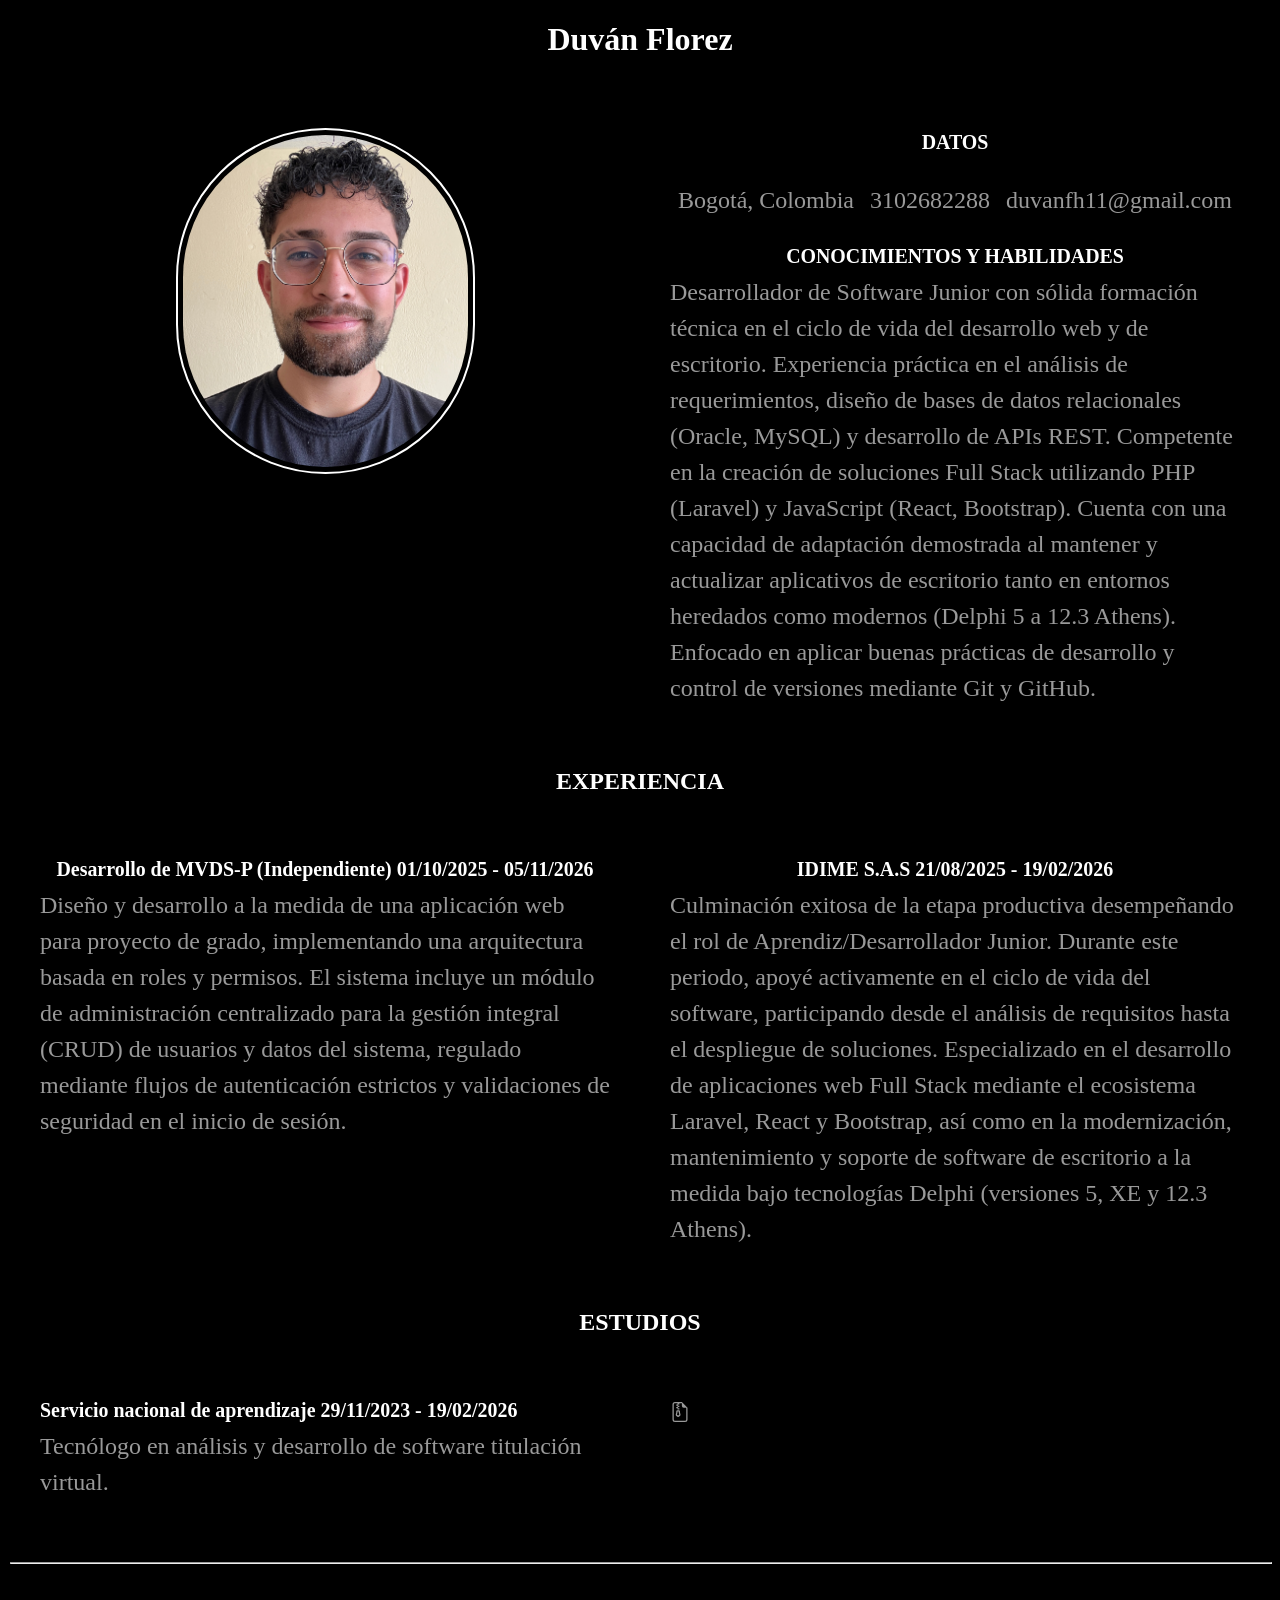
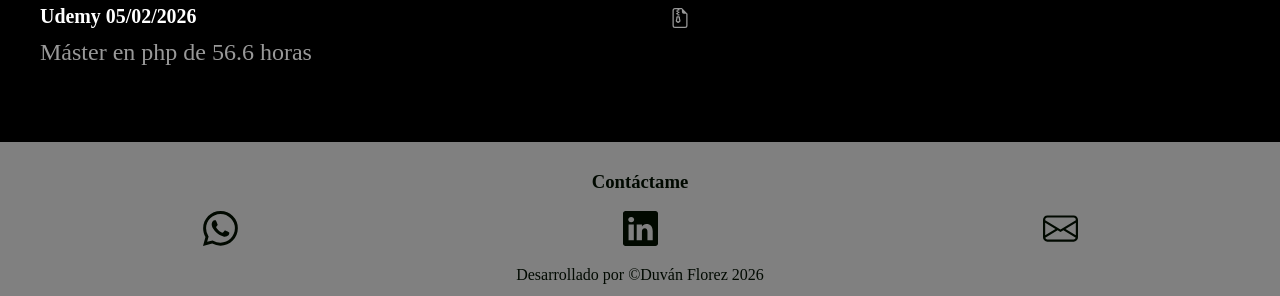
==== index.html @ 33f401df "Ajustes en la imagen" ====
<!DOCTYPE html>
<html lang="en">
<head>
    <meta charset="UTF-8">
    <meta name="viewport" content="width=device-width, initial-scale=1.0">
    <link rel="styleSheet" href="assets/css/style.css"/>
    <link rel="icon" href="assets/img/FotoDuv.JPG" />
    <title>Portafolio Duván Florez</title>
</head>
<body>
    <header>
        <h1 class="titulos">Duván Florez</h1>
    </header>
    <main>
        <div class="seccion">
            <div class="item" id="foto">
                <img src="assets/img/FotoDuv.JPG" class="item" style="border-radius: 500px;border:2px solid white;padding:5px;"/>
            </div>
            <div class="item">
                <h5 class="subtitulos1">DATOS</h5>
                <ul>
                    <li>Bogotá, Colombia</li>
                    <li>3102682288</li>
                    <li>duvanfh11@gmail.com</li>
                </ul>
                <h5 class="subtitulos1">CONOCIMIENTOS Y HABILIDADES</h5>
                <p>
                    Desarrollador de Software Junior con sólida formación técnica en el ciclo de vida del desarrollo web y de escritorio. Experiencia práctica en el análisis de requerimientos, diseño de bases de datos relacionales (Oracle, MySQL) y desarrollo de APIs REST. Competente en la creación de soluciones Full Stack utilizando PHP (Laravel) y JavaScript (React, Bootstrap). Cuenta con una capacidad de adaptación demostrada al mantener y actualizar aplicativos de escritorio tanto en entornos heredados como modernos (Delphi 5 a 12.3 Athens). Enfocado en aplicar buenas prácticas de desarrollo y control de versiones mediante Git y GitHub.
                </p>
            </div>
        </div>


        <h2 class="titulos">EXPERIENCIA</h2>
        <div class="seccion">
            <div class="item">
                <h5 class="subtitulos1">Desarrollo de MVDS-P (Independiente) 01/10/2025 - 05/11/2026</h5>
                <!-- <h5 class="subtitulos1">Contacto : 3118378614</h5> -->
                <p>
                    Diseño y desarrollo a la medida de una aplicación web para proyecto de grado, implementando una arquitectura basada en roles y permisos. El sistema incluye un módulo de administración centralizado para la gestión integral (CRUD) de usuarios y datos del sistema, regulado mediante flujos de autenticación estrictos y validaciones de seguridad en el inicio de sesión.
                </p>
            </div>
            <div class="item">
                <h5 class="subtitulos1">IDIME S.A.S 21/08/2025 - 19/02/2026</h5>
                <!-- <h5 class="subtitulos1">Contacto : 3107677511</h5> -->
                <p>
                    Culminación exitosa de la etapa productiva desempeñando el rol de Aprendiz/Desarrollador Junior. Durante este periodo, apoyé activamente en el ciclo de vida del software, participando desde el análisis de requisitos hasta el despliegue de soluciones. Especializado en el desarrollo de aplicaciones web Full Stack mediante el ecosistema Laravel, React y Bootstrap, así como en la modernización, mantenimiento y soporte de software de escritorio a la medida bajo tecnologías Delphi (versiones 5, XE y 12.3 Athens).
                </p>
            </div>  
        </div>
        

        <h2 class="titulos">ESTUDIOS</h2>
        
        <div class="seccion">
            <div class="item">
                    <h5 class="subtitulos2">Servicio nacional de aprendizaje 29/11/2023 - 19/02/2026</h5>
                    <p>Tecnólogo en análisis y desarrollo de software titulación virtual.</p>
                </a>
            </div>
            <div class="item">
                <a href="assets/img/DiplomaTecnólogo.png" target="_blank" class="certificados">
                    <svg xmlns="http://www.w3.org/2000/svg" class="icons" width="20" height="20" fill="currentColor" class="bi bi-file-earmark-zip" viewBox="0 0 16 16">
                    <path d="M5 7.5a1 1 0 0 1 1-1h1a1 1 0 0 1 1 1v.938l.4 1.599a1 1 0 0 1-.416 1.074l-.93.62a1 1 0 0 1-1.11 0l-.929-.62a1 1 0 0 1-.415-1.074L5 8.438zm2 0H6v.938a1 1 0 0 1-.03.243l-.4 1.598.93.62.929-.62-.4-1.598A1 1 0 0 1 7 8.438z"/>
                    <path d="M14 4.5V14a2 2 0 0 1-2 2H4a2 2 0 0 1-2-2V2a2 2 0 0 1 2-2h5.5zm-3 0A1.5 1.5 0 0 1 9.5 3V1h-2v1h-1v1h1v1h-1v1h1v1H6V5H5V4h1V3H5V2h1V1H4a1 1 0 0 0-1 1v12a1 1 0 0 0 1 1h8a1 1 0 0 0 1-1V4.5z"/>
                    </svg>
                </a>
            </div>
        </div>
        
        <hr />

        <div class="seccion">
            <div class="item">
                    <h5 class="subtitulos2">Udemy 05/02/2026</h5>
                    <p>Máster en php de 56.6 horas</p>
            </div>
            <div class="item">
                <a href="assets/img/CertificadoPhpDuvan.png" target="_blank" class="certificados">
                    <svg xmlns="http://www.w3.org/2000/svg" class="icons" width="20" height="20" fill="currentColor" class="bi bi-file-earmark-zip" viewBox="0 0 16 16">
                    <path d="M5 7.5a1 1 0 0 1 1-1h1a1 1 0 0 1 1 1v.938l.4 1.599a1 1 0 0 1-.416 1.074l-.93.62a1 1 0 0 1-1.11 0l-.929-.62a1 1 0 0 1-.415-1.074L5 8.438zm2 0H6v.938a1 1 0 0 1-.03.243l-.4 1.598.93.62.929-.62-.4-1.598A1 1 0 0 1 7 8.438z"/>
                    <path d="M14 4.5V14a2 2 0 0 1-2 2H4a2 2 0 0 1-2-2V2a2 2 0 0 1 2-2h5.5zm-3 0A1.5 1.5 0 0 1 9.5 3V1h-2v1h-1v1h1v1h-1v1h1v1H6V5H5V4h1V3H5V2h1V1H4a1 1 0 0 0-1 1v12a1 1 0 0 0 1 1h8a1 1 0 0 0 1-1V4.5z"/>
                    </svg>
                </a>
            </div>
        </div>

    </main>
    <footer>
        <h3>Contáctame</h3>
        <ul>
            <li><a href="https://wa.me/573102682288" target="_blank" class="contactos">
                <svg xmlns="http://www.w3.org/2000/svg" class="iconsFooter" width="35" height="35" fill="currentColor" class="bi bi-whatsapp" viewBox="0 0 16 16">
                <path d="M13.601 2.326A7.85 7.85 0 0 0 7.994 0C3.627 0 .068 3.558.064 7.926c0 1.399.366 2.76 1.057 3.965L0 16l4.204-1.102a7.9 7.9 0 0 0 3.79.965h.004c4.368 0 7.926-3.558 7.93-7.93A7.9 7.9 0 0 0 13.6 2.326zM7.994 14.521a6.6 6.6 0 0 1-3.356-.92l-.24-.144-2.494.654.666-2.433-.156-.251a6.56 6.56 0 0 1-1.007-3.505c0-3.626 2.957-6.584 6.591-6.584a6.56 6.56 0 0 1 4.66 1.931 6.56 6.56 0 0 1 1.928 4.66c-.004 3.639-2.961 6.592-6.592 6.592m3.615-4.934c-.197-.099-1.17-.578-1.353-.646-.182-.065-.315-.099-.445.099-.133.197-.513.646-.627.775-.114.133-.232.148-.43.05-.197-.1-.836-.308-1.592-.985-.59-.525-.985-1.175-1.103-1.372-.114-.198-.011-.304.088-.403.087-.088.197-.232.296-.346.1-.114.133-.198.198-.33.065-.134.034-.248-.015-.347-.05-.099-.445-1.076-.612-1.47-.16-.389-.323-.335-.445-.34-.114-.007-.247-.007-.38-.007a.73.73 0 0 0-.529.247c-.182.198-.691.677-.691 1.654s.71 1.916.81 2.049c.098.133 1.394 2.132 3.383 2.992.47.205.84.326 1.129.418.475.152.904.129 1.246.08.38-.058 1.171-.48 1.338-.943.164-.464.164-.86.114-.943-.049-.084-.182-.133-.38-.232"/></svg>
            </a></li>
            <li><a href="https://www.linkedin.com/in/duv%C3%A1n-florez-3348892a3/" target="_blank" class="contactos">
                <svg xmlns="http://www.w3.org/2000/svg" class="iconsFooter" width="35" height="35" fill="currentColor" class="bi bi-linkedin" viewBox="0 0 16 16">
                <path d="M0 1.146C0 .513.526 0 1.175 0h13.65C15.474 0 16 .513 16 1.146v13.708c0 .633-.526 1.146-1.175 1.146H1.175C.526 16 0 15.487 0 14.854zm4.943 12.248V6.169H2.542v7.225zm-1.2-8.212c.837 0 1.358-.554 1.358-1.248-.015-.709-.52-1.248-1.342-1.248S2.4 3.226 2.4 3.934c0 .694.521 1.248 1.327 1.248zm4.908 8.212V9.359c0-.216.016-.432.08-.586.173-.431.568-.878 1.232-.878.869 0 1.216.662 1.216 1.634v3.865h2.401V9.25c0-2.22-1.184-3.252-2.764-3.252-1.274 0-1.845.7-2.165 1.193v.025h-.016l.016-.025V6.169h-2.4c.03.678 0 7.225 0 7.225z"/></svg>
            </a></li>
            <li><a href="mailto:duvanfh11@gmail.com" target="_blank" class="contactos">
                <svg xmlns="http://www.w3.org/2000/svg" class="iconsFooter" width="35" height="35" fill="currentColor" class="bi bi-envelope" viewBox="0 0 16 16">
                <path d="M0 4a2 2 0 0 1 2-2h12a2 2 0 0 1 2 2v8a2 2 0 0 1-2 2H2a2 2 0 0 1-2-2zm2-1a1 1 0 0 0-1 1v.217l7 4.2 7-4.2V4a1 1 0 0 0-1-1zm13 2.383-4.708 2.825L15 11.105zm-.034 6.876-5.64-3.471L8 9.583l-1.326-.795-5.64 3.47A1 1 0 0 0 2 13h12a1 1 0 0 0 .966-.741M1 11.105l4.708-2.897L1 5.383z"/></svg>
            </a></li>
        </ul>
        <p>Desarrollado por &copy;Duván Florez 2026</p>
    </footer>
    <Script src="assets/js/model.js"></Script>
</body>
</html>
---- assets/css/style.css ----
/* GENERALES */
html{
    --main-color:rgb(153, 153, 153);
    --second-color: #ffffff;
}
body{
    margin: 0px;
    height: 100vh;
    display: flex;
    flex-direction: column;
    background-color:black;
    color: var(--main-color);
}
header{
    text-align: center;
}
main{
    flex: 1;
    box-sizing: content-box;
    padding:10px;
}
footer{
    background-color: gray;
    text-align:center;
    color: #010900;
    box-sizing: content-box;
    padding:10px;
}
ul{
    text-decoration: none;
    list-style-type: none;
    display:flex;
    flex-direction:row;
    justify-content: space-around;
    padding:0;
}
p{
    margin-top: 2px;
    margin-bottom: 2px;
}
hr{
    width: 100%;
}
a{
    text-decoration: none;
}
.contactos{
    color:  #010900;
}
.certificados{
    color: var(--main-color);
}
.titulos{
    text-align:center;
    color: var(--second-color);
    margin-bottom: 30px;
}
.subtitulos1{
    color: var(--second-color);
    text-align: center;
    margin: 0px;
}
.subtitulos2{
    color: var(--second-color);
    text-align: left;
    margin:0px;
}
.seccion{
    display:flex;
    flex-direction: row;
    justify-content: space-between;
    margin-bottom: 30px;
}

.item{
    flex:1;
    width: 50%;
    text-align: left;
    font-size: 1.5rem;
    line-height: 1.5;
    box-sizing: content-box;
    padding: 30px;
}
#foto.item{
    text-align:center
}
.icons{
    transition : all 200ms;
}
.iconsFooter{
    transition: all 300ms;
}
.icons:hover{
    width: 22px;
    height: 22px;
    color: #ffffff;
}
.iconsFooter:hover{
    color: #545454
}


@media(max-width:1024px){
    .seccion{
        flex-direction:column;
        align-items: center;
    }
    .item{
        text-align:center;
    }
    ul{
        flex-direction: column;
    }
}
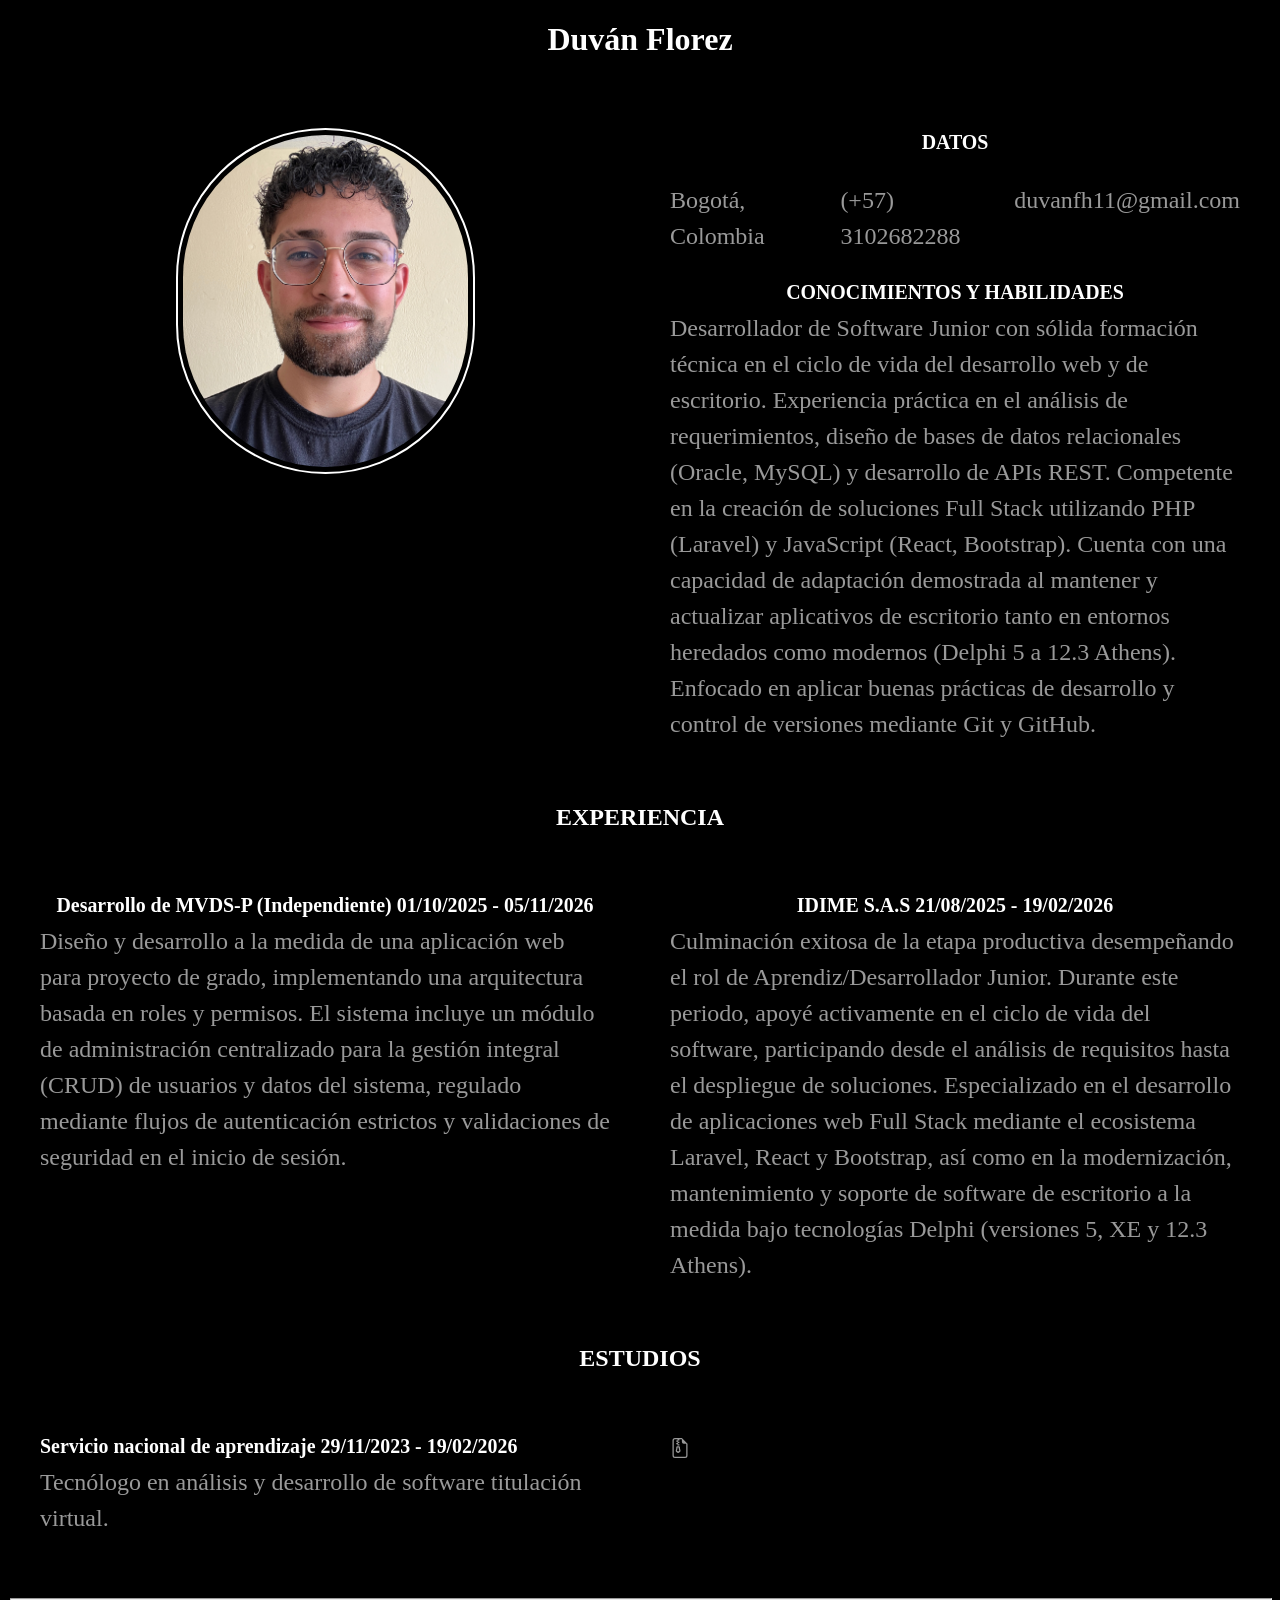
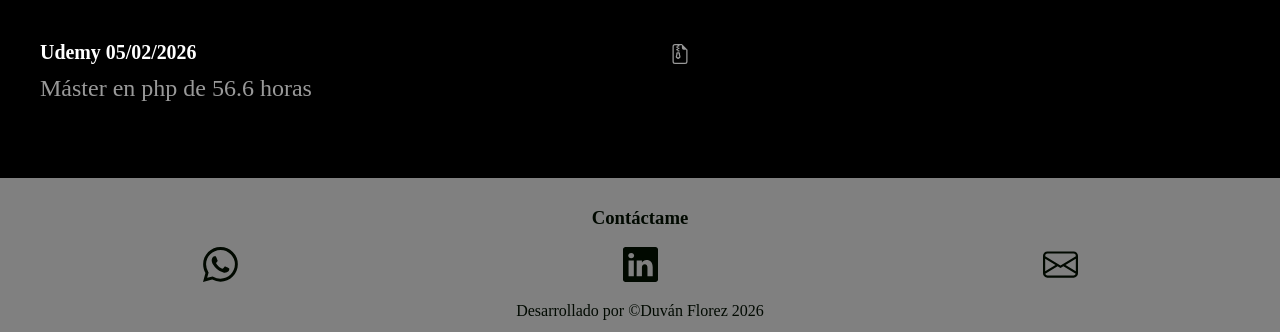
==== commit 35d27d3e: "Se hace corrección en número de telefono" ====
--- a/index.html
+++ b/index.html
@@ -20,7 +20,7 @@
                 <h5 class="subtitulos1">DATOS</h5>
                 <ul>
                     <li>Bogotá, Colombia</li>
-                    <li>3102682288</li>
+                    <li>(+57) 3102682288</li>
                     <li>duvanfh11@gmail.com</li>
                 </ul>
                 <h5 class="subtitulos1">CONOCIMIENTOS Y HABILIDADES</h5>
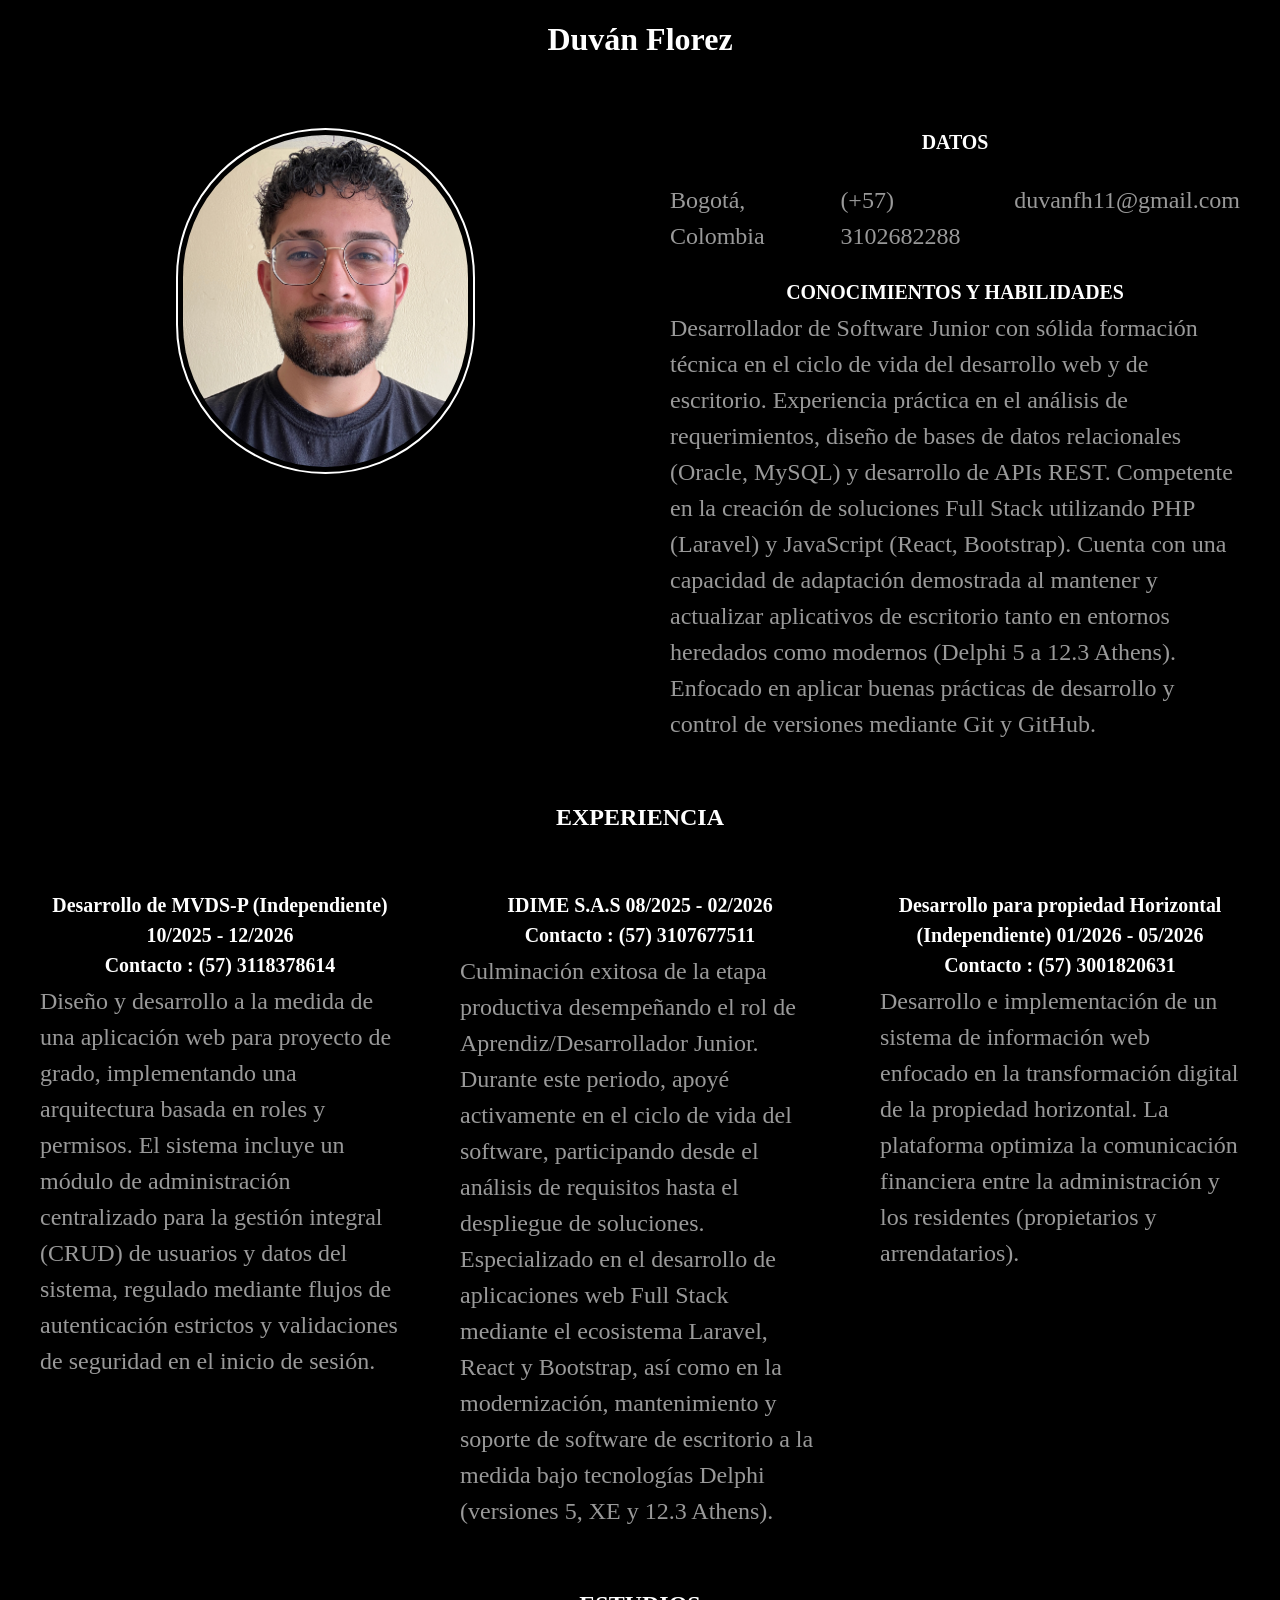
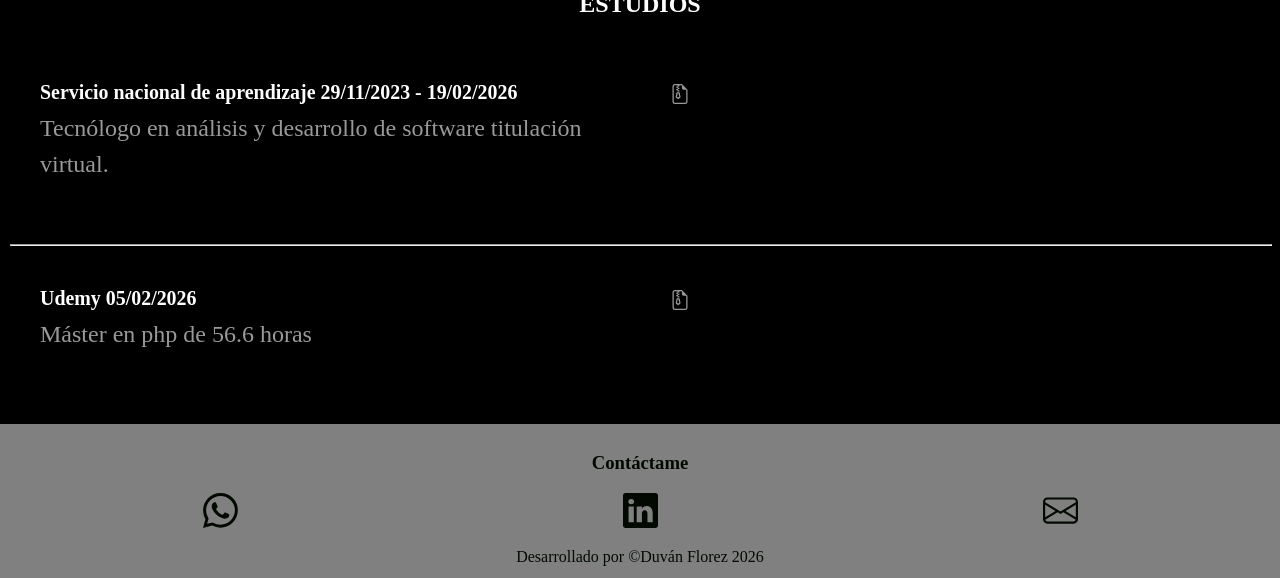
==== commit a17fee18: "Se agrega experiencia laboral" ====
--- a/index.html
+++ b/index.html
@@ -1,12 +1,14 @@
 <!DOCTYPE html>
 <html lang="en">
+
 <head>
     <meta charset="UTF-8">
     <meta name="viewport" content="width=device-width, initial-scale=1.0">
-    <link rel="styleSheet" href="assets/css/style.css"/>
+    <link rel="styleSheet" href="assets/css/style.css" />
     <link rel="icon" href="assets/img/FotoDuv.JPG" />
     <title>Portafolio Duván Florez</title>
 </head>
+
 <body>
     <header>
         <h1 class="titulos">Duván Florez</h1>
@@ -14,7 +16,8 @@
     <main>
         <div class="seccion">
             <div class="item" id="foto">
-                <img src="assets/img/FotoDuv.JPG" class="item" style="border-radius: 500px;border:2px solid white;padding:5px;"/>
+                <img src="assets/img/FotoDuv.JPG" class="item"
+                    style="border-radius: 500px;border:2px solid white;padding:5px;" />
             </div>
             <div class="item">
                 <h5 class="subtitulos1">DATOS</h5>
@@ -25,7 +28,13 @@
                 </ul>
                 <h5 class="subtitulos1">CONOCIMIENTOS Y HABILIDADES</h5>
                 <p>
-                    Desarrollador de Software Junior con sólida formación técnica en el ciclo de vida del desarrollo web y de escritorio. Experiencia práctica en el análisis de requerimientos, diseño de bases de datos relacionales (Oracle, MySQL) y desarrollo de APIs REST. Competente en la creación de soluciones Full Stack utilizando PHP (Laravel) y JavaScript (React, Bootstrap). Cuenta con una capacidad de adaptación demostrada al mantener y actualizar aplicativos de escritorio tanto en entornos heredados como modernos (Delphi 5 a 12.3 Athens). Enfocado en aplicar buenas prácticas de desarrollo y control de versiones mediante Git y GitHub.
+                    Desarrollador de Software Junior con sólida formación técnica en el ciclo de vida del desarrollo web
+                    y de escritorio. Experiencia práctica en el análisis de requerimientos, diseño de bases de datos
+                    relacionales (Oracle, MySQL) y desarrollo de APIs REST. Competente en la creación de soluciones Full
+                    Stack utilizando PHP (Laravel) y JavaScript (React, Bootstrap). Cuenta con una capacidad de
+                    adaptación demostrada al mantener y actualizar aplicativos de escritorio tanto en entornos heredados
+                    como modernos (Delphi 5 a 12.3 Athens). Enfocado en aplicar buenas prácticas de desarrollo y control
+                    de versiones mediante Git y GitHub.
                 </p>
             </div>
         </div>
@@ -34,52 +43,76 @@
         <h2 class="titulos">EXPERIENCIA</h2>
         <div class="seccion">
             <div class="item">
-                <h5 class="subtitulos1">Desarrollo de MVDS-P (Independiente) 01/10/2025 - 05/11/2026</h5>
-                <!-- <h5 class="subtitulos1">Contacto : 3118378614</h5> -->
+                <h5 class="subtitulos1">Desarrollo de MVDS-P (Independiente) 10/2025 - 12/2026</h5>
+                <h5 class="subtitulos1">Contacto : (57) 3118378614</h5>
                 <p>
-                    Diseño y desarrollo a la medida de una aplicación web para proyecto de grado, implementando una arquitectura basada en roles y permisos. El sistema incluye un módulo de administración centralizado para la gestión integral (CRUD) de usuarios y datos del sistema, regulado mediante flujos de autenticación estrictos y validaciones de seguridad en el inicio de sesión.
+                    Diseño y desarrollo a la medida de una aplicación web para proyecto de grado, implementando una
+                    arquitectura basada en roles y permisos. El sistema incluye un módulo de administración centralizado
+                    para la gestión integral (CRUD) de usuarios y datos del sistema, regulado mediante flujos de
+                    autenticación estrictos y validaciones de seguridad en el inicio de sesión.
                 </p>
             </div>
             <div class="item">
-                <h5 class="subtitulos1">IDIME S.A.S 21/08/2025 - 19/02/2026</h5>
-                <!-- <h5 class="subtitulos1">Contacto : 3107677511</h5> -->
+                <h5 class="subtitulos1">IDIME S.A.S 08/2025 - 02/2026</h5>
+                <h5 class="subtitulos1">Contacto : (57) 3107677511</h5>
                 <p>
-                    Culminación exitosa de la etapa productiva desempeñando el rol de Aprendiz/Desarrollador Junior. Durante este periodo, apoyé activamente en el ciclo de vida del software, participando desde el análisis de requisitos hasta el despliegue de soluciones. Especializado en el desarrollo de aplicaciones web Full Stack mediante el ecosistema Laravel, React y Bootstrap, así como en la modernización, mantenimiento y soporte de software de escritorio a la medida bajo tecnologías Delphi (versiones 5, XE y 12.3 Athens).
+                    Culminación exitosa de la etapa productiva desempeñando el rol de Aprendiz/Desarrollador Junior.
+                    Durante este periodo, apoyé activamente en el ciclo de vida del software, participando desde el
+                    análisis de requisitos hasta el despliegue de soluciones. Especializado en el desarrollo de
+                    aplicaciones web Full Stack mediante el ecosistema Laravel, React y Bootstrap, así como en la
+                    modernización, mantenimiento y soporte de software de escritorio a la medida bajo tecnologías Delphi
+                    (versiones 5, XE y 12.3 Athens).
                 </p>
-            </div>  
+            </div>
+            <div class="item">
+                <h5 class="subtitulos1">Desarrollo para propiedad Horizontal (Independiente) 01/2026 - 05/2026 </h5>
+                <h5 class="subtitulos1">Contacto : (57) 3001820631</h5>
+                <p>
+                    Desarrollo e implementación de un sistema de información web enfocado en la transformación digital
+                    de la propiedad horizontal. La plataforma optimiza la comunicación financiera entre la
+                    administración
+                    y los residentes (propietarios y arrendatarios).
+                </p>
+            </div>
         </div>
-        
+
 
         <h2 class="titulos">ESTUDIOS</h2>
-        
+
         <div class="seccion">
             <div class="item">
-                    <h5 class="subtitulos2">Servicio nacional de aprendizaje 29/11/2023 - 19/02/2026</h5>
-                    <p>Tecnólogo en análisis y desarrollo de software titulación virtual.</p>
+                <h5 class="subtitulos2">Servicio nacional de aprendizaje 29/11/2023 - 19/02/2026</h5>
+                <p>Tecnólogo en análisis y desarrollo de software titulación virtual.</p>
                 </a>
             </div>
             <div class="item">
                 <a href="assets/img/DiplomaTecnólogo.png" target="_blank" class="certificados">
-                    <svg xmlns="http://www.w3.org/2000/svg" class="icons" width="20" height="20" fill="currentColor" class="bi bi-file-earmark-zip" viewBox="0 0 16 16">
-                    <path d="M5 7.5a1 1 0 0 1 1-1h1a1 1 0 0 1 1 1v.938l.4 1.599a1 1 0 0 1-.416 1.074l-.93.62a1 1 0 0 1-1.11 0l-.929-.62a1 1 0 0 1-.415-1.074L5 8.438zm2 0H6v.938a1 1 0 0 1-.03.243l-.4 1.598.93.62.929-.62-.4-1.598A1 1 0 0 1 7 8.438z"/>
-                    <path d="M14 4.5V14a2 2 0 0 1-2 2H4a2 2 0 0 1-2-2V2a2 2 0 0 1 2-2h5.5zm-3 0A1.5 1.5 0 0 1 9.5 3V1h-2v1h-1v1h1v1h-1v1h1v1H6V5H5V4h1V3H5V2h1V1H4a1 1 0 0 0-1 1v12a1 1 0 0 0 1 1h8a1 1 0 0 0 1-1V4.5z"/>
+                    <svg xmlns="http://www.w3.org/2000/svg" class="icons" width="20" height="20" fill="currentColor"
+                        class="bi bi-file-earmark-zip" viewBox="0 0 16 16">
+                        <path
+                            d="M5 7.5a1 1 0 0 1 1-1h1a1 1 0 0 1 1 1v.938l.4 1.599a1 1 0 0 1-.416 1.074l-.93.62a1 1 0 0 1-1.11 0l-.929-.62a1 1 0 0 1-.415-1.074L5 8.438zm2 0H6v.938a1 1 0 0 1-.03.243l-.4 1.598.93.62.929-.62-.4-1.598A1 1 0 0 1 7 8.438z" />
+                        <path
+                            d="M14 4.5V14a2 2 0 0 1-2 2H4a2 2 0 0 1-2-2V2a2 2 0 0 1 2-2h5.5zm-3 0A1.5 1.5 0 0 1 9.5 3V1h-2v1h-1v1h1v1h-1v1h1v1H6V5H5V4h1V3H5V2h1V1H4a1 1 0 0 0-1 1v12a1 1 0 0 0 1 1h8a1 1 0 0 0 1-1V4.5z" />
                     </svg>
                 </a>
             </div>
         </div>
-        
+
         <hr />
 
         <div class="seccion">
             <div class="item">
-                    <h5 class="subtitulos2">Udemy 05/02/2026</h5>
-                    <p>Máster en php de 56.6 horas</p>
+                <h5 class="subtitulos2">Udemy 05/02/2026</h5>
+                <p>Máster en php de 56.6 horas</p>
             </div>
             <div class="item">
                 <a href="assets/img/CertificadoPhpDuvan.png" target="_blank" class="certificados">
-                    <svg xmlns="http://www.w3.org/2000/svg" class="icons" width="20" height="20" fill="currentColor" class="bi bi-file-earmark-zip" viewBox="0 0 16 16">
-                    <path d="M5 7.5a1 1 0 0 1 1-1h1a1 1 0 0 1 1 1v.938l.4 1.599a1 1 0 0 1-.416 1.074l-.93.62a1 1 0 0 1-1.11 0l-.929-.62a1 1 0 0 1-.415-1.074L5 8.438zm2 0H6v.938a1 1 0 0 1-.03.243l-.4 1.598.93.62.929-.62-.4-1.598A1 1 0 0 1 7 8.438z"/>
-                    <path d="M14 4.5V14a2 2 0 0 1-2 2H4a2 2 0 0 1-2-2V2a2 2 0 0 1 2-2h5.5zm-3 0A1.5 1.5 0 0 1 9.5 3V1h-2v1h-1v1h1v1h-1v1h1v1H6V5H5V4h1V3H5V2h1V1H4a1 1 0 0 0-1 1v12a1 1 0 0 0 1 1h8a1 1 0 0 0 1-1V4.5z"/>
+                    <svg xmlns="http://www.w3.org/2000/svg" class="icons" width="20" height="20" fill="currentColor"
+                        class="bi bi-file-earmark-zip" viewBox="0 0 16 16">
+                        <path
+                            d="M5 7.5a1 1 0 0 1 1-1h1a1 1 0 0 1 1 1v.938l.4 1.599a1 1 0 0 1-.416 1.074l-.93.62a1 1 0 0 1-1.11 0l-.929-.62a1 1 0 0 1-.415-1.074L5 8.438zm2 0H6v.938a1 1 0 0 1-.03.243l-.4 1.598.93.62.929-.62-.4-1.598A1 1 0 0 1 7 8.438z" />
+                        <path
+                            d="M14 4.5V14a2 2 0 0 1-2 2H4a2 2 0 0 1-2-2V2a2 2 0 0 1 2-2h5.5zm-3 0A1.5 1.5 0 0 1 9.5 3V1h-2v1h-1v1h1v1h-1v1h1v1H6V5H5V4h1V3H5V2h1V1H4a1 1 0 0 0-1 1v12a1 1 0 0 0 1 1h8a1 1 0 0 0 1-1V4.5z" />
                     </svg>
                 </a>
             </div>
@@ -90,20 +123,30 @@
         <h3>Contáctame</h3>
         <ul>
             <li><a href="https://wa.me/573102682288" target="_blank" class="contactos">
-                <svg xmlns="http://www.w3.org/2000/svg" class="iconsFooter" width="35" height="35" fill="currentColor" class="bi bi-whatsapp" viewBox="0 0 16 16">
-                <path d="M13.601 2.326A7.85 7.85 0 0 0 7.994 0C3.627 0 .068 3.558.064 7.926c0 1.399.366 2.76 1.057 3.965L0 16l4.204-1.102a7.9 7.9 0 0 0 3.79.965h.004c4.368 0 7.926-3.558 7.93-7.93A7.9 7.9 0 0 0 13.6 2.326zM7.994 14.521a6.6 6.6 0 0 1-3.356-.92l-.24-.144-2.494.654.666-2.433-.156-.251a6.56 6.56 0 0 1-1.007-3.505c0-3.626 2.957-6.584 6.591-6.584a6.56 6.56 0 0 1 4.66 1.931 6.56 6.56 0 0 1 1.928 4.66c-.004 3.639-2.961 6.592-6.592 6.592m3.615-4.934c-.197-.099-1.17-.578-1.353-.646-.182-.065-.315-.099-.445.099-.133.197-.513.646-.627.775-.114.133-.232.148-.43.05-.197-.1-.836-.308-1.592-.985-.59-.525-.985-1.175-1.103-1.372-.114-.198-.011-.304.088-.403.087-.088.197-.232.296-.346.1-.114.133-.198.198-.33.065-.134.034-.248-.015-.347-.05-.099-.445-1.076-.612-1.47-.16-.389-.323-.335-.445-.34-.114-.007-.247-.007-.38-.007a.73.73 0 0 0-.529.247c-.182.198-.691.677-.691 1.654s.71 1.916.81 2.049c.098.133 1.394 2.132 3.383 2.992.47.205.84.326 1.129.418.475.152.904.129 1.246.08.38-.058 1.171-.48 1.338-.943.164-.464.164-.86.114-.943-.049-.084-.182-.133-.38-.232"/></svg>
-            </a></li>
+                    <svg xmlns="http://www.w3.org/2000/svg" class="iconsFooter" width="35" height="35"
+                        fill="currentColor" class="bi bi-whatsapp" viewBox="0 0 16 16">
+                        <path
+                            d="M13.601 2.326A7.85 7.85 0 0 0 7.994 0C3.627 0 .068 3.558.064 7.926c0 1.399.366 2.76 1.057 3.965L0 16l4.204-1.102a7.9 7.9 0 0 0 3.79.965h.004c4.368 0 7.926-3.558 7.93-7.93A7.9 7.9 0 0 0 13.6 2.326zM7.994 14.521a6.6 6.6 0 0 1-3.356-.92l-.24-.144-2.494.654.666-2.433-.156-.251a6.56 6.56 0 0 1-1.007-3.505c0-3.626 2.957-6.584 6.591-6.584a6.56 6.56 0 0 1 4.66 1.931 6.56 6.56 0 0 1 1.928 4.66c-.004 3.639-2.961 6.592-6.592 6.592m3.615-4.934c-.197-.099-1.17-.578-1.353-.646-.182-.065-.315-.099-.445.099-.133.197-.513.646-.627.775-.114.133-.232.148-.43.05-.197-.1-.836-.308-1.592-.985-.59-.525-.985-1.175-1.103-1.372-.114-.198-.011-.304.088-.403.087-.088.197-.232.296-.346.1-.114.133-.198.198-.33.065-.134.034-.248-.015-.347-.05-.099-.445-1.076-.612-1.47-.16-.389-.323-.335-.445-.34-.114-.007-.247-.007-.38-.007a.73.73 0 0 0-.529.247c-.182.198-.691.677-.691 1.654s.71 1.916.81 2.049c.098.133 1.394 2.132 3.383 2.992.47.205.84.326 1.129.418.475.152.904.129 1.246.08.38-.058 1.171-.48 1.338-.943.164-.464.164-.86.114-.943-.049-.084-.182-.133-.38-.232" />
+                    </svg>
+                </a></li>
             <li><a href="https://www.linkedin.com/in/duv%C3%A1n-florez-3348892a3/" target="_blank" class="contactos">
-                <svg xmlns="http://www.w3.org/2000/svg" class="iconsFooter" width="35" height="35" fill="currentColor" class="bi bi-linkedin" viewBox="0 0 16 16">
-                <path d="M0 1.146C0 .513.526 0 1.175 0h13.65C15.474 0 16 .513 16 1.146v13.708c0 .633-.526 1.146-1.175 1.146H1.175C.526 16 0 15.487 0 14.854zm4.943 12.248V6.169H2.542v7.225zm-1.2-8.212c.837 0 1.358-.554 1.358-1.248-.015-.709-.52-1.248-1.342-1.248S2.4 3.226 2.4 3.934c0 .694.521 1.248 1.327 1.248zm4.908 8.212V9.359c0-.216.016-.432.08-.586.173-.431.568-.878 1.232-.878.869 0 1.216.662 1.216 1.634v3.865h2.401V9.25c0-2.22-1.184-3.252-2.764-3.252-1.274 0-1.845.7-2.165 1.193v.025h-.016l.016-.025V6.169h-2.4c.03.678 0 7.225 0 7.225z"/></svg>
-            </a></li>
+                    <svg xmlns="http://www.w3.org/2000/svg" class="iconsFooter" width="35" height="35"
+                        fill="currentColor" class="bi bi-linkedin" viewBox="0 0 16 16">
+                        <path
+                            d="M0 1.146C0 .513.526 0 1.175 0h13.65C15.474 0 16 .513 16 1.146v13.708c0 .633-.526 1.146-1.175 1.146H1.175C.526 16 0 15.487 0 14.854zm4.943 12.248V6.169H2.542v7.225zm-1.2-8.212c.837 0 1.358-.554 1.358-1.248-.015-.709-.52-1.248-1.342-1.248S2.4 3.226 2.4 3.934c0 .694.521 1.248 1.327 1.248zm4.908 8.212V9.359c0-.216.016-.432.08-.586.173-.431.568-.878 1.232-.878.869 0 1.216.662 1.216 1.634v3.865h2.401V9.25c0-2.22-1.184-3.252-2.764-3.252-1.274 0-1.845.7-2.165 1.193v.025h-.016l.016-.025V6.169h-2.4c.03.678 0 7.225 0 7.225z" />
+                    </svg>
+                </a></li>
             <li><a href="mailto:duvanfh11@gmail.com" target="_blank" class="contactos">
-                <svg xmlns="http://www.w3.org/2000/svg" class="iconsFooter" width="35" height="35" fill="currentColor" class="bi bi-envelope" viewBox="0 0 16 16">
-                <path d="M0 4a2 2 0 0 1 2-2h12a2 2 0 0 1 2 2v8a2 2 0 0 1-2 2H2a2 2 0 0 1-2-2zm2-1a1 1 0 0 0-1 1v.217l7 4.2 7-4.2V4a1 1 0 0 0-1-1zm13 2.383-4.708 2.825L15 11.105zm-.034 6.876-5.64-3.471L8 9.583l-1.326-.795-5.64 3.47A1 1 0 0 0 2 13h12a1 1 0 0 0 .966-.741M1 11.105l4.708-2.897L1 5.383z"/></svg>
-            </a></li>
+                    <svg xmlns="http://www.w3.org/2000/svg" class="iconsFooter" width="35" height="35"
+                        fill="currentColor" class="bi bi-envelope" viewBox="0 0 16 16">
+                        <path
+                            d="M0 4a2 2 0 0 1 2-2h12a2 2 0 0 1 2 2v8a2 2 0 0 1-2 2H2a2 2 0 0 1-2-2zm2-1a1 1 0 0 0-1 1v.217l7 4.2 7-4.2V4a1 1 0 0 0-1-1zm13 2.383-4.708 2.825L15 11.105zm-.034 6.876-5.64-3.471L8 9.583l-1.326-.795-5.64 3.47A1 1 0 0 0 2 13h12a1 1 0 0 0 .966-.741M1 11.105l4.708-2.897L1 5.383z" />
+                    </svg>
+                </a></li>
         </ul>
         <p>Desarrollado por &copy;Duván Florez 2026</p>
     </footer>
     <Script src="assets/js/model.js"></Script>
 </body>
+
 </html>
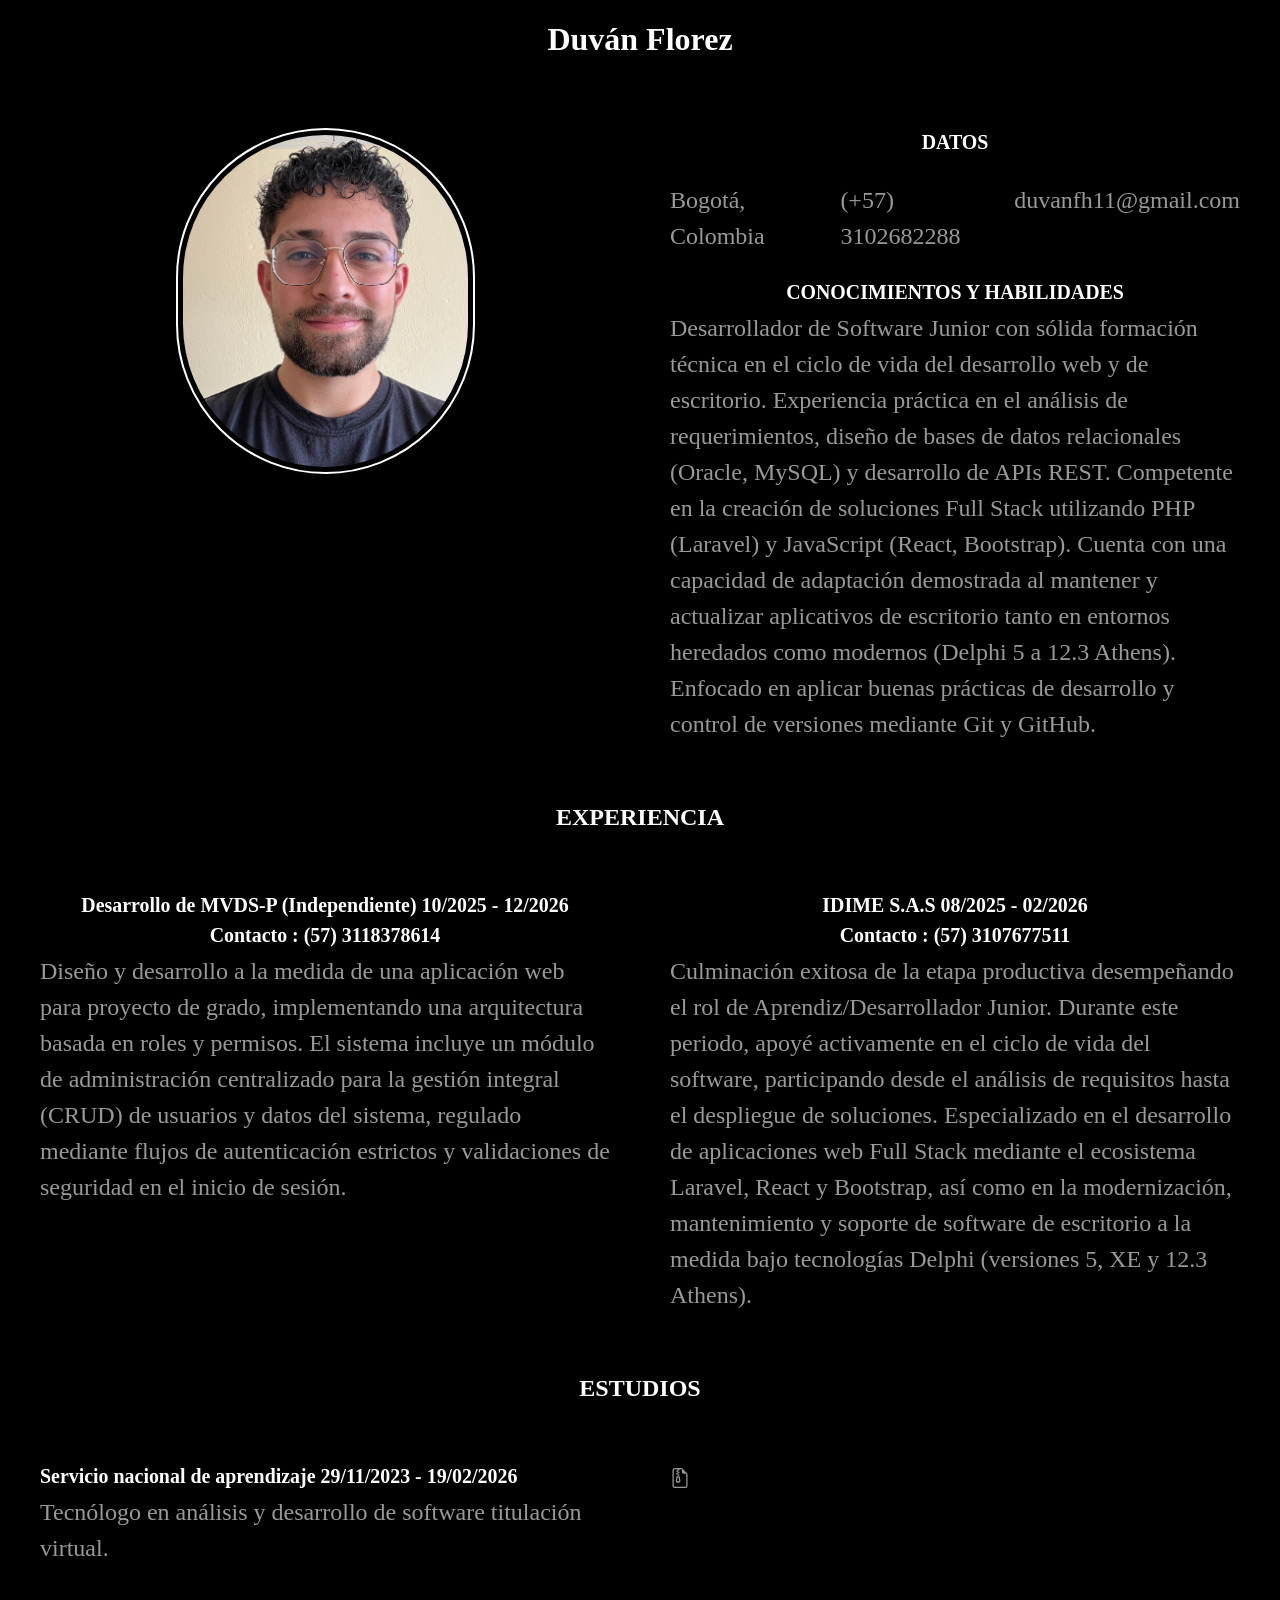
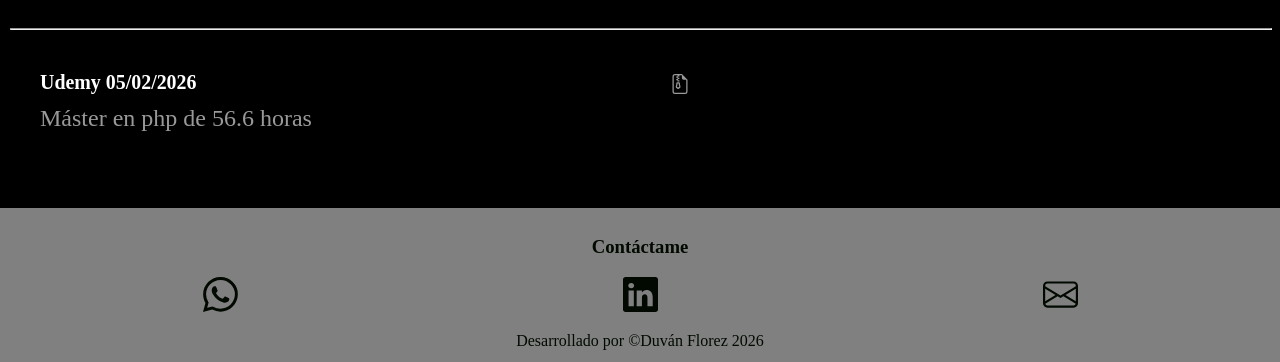
==== commit 847507e5: "Se comenta nueva experiencia laboral para hacer ajustes" ====
--- a/index.html
+++ b/index.html
@@ -64,7 +64,7 @@
                     (versiones 5, XE y 12.3 Athens).
                 </p>
             </div>
-            <div class="item">
+            <!-- <div class="item">
                 <h5 class="subtitulos1">Desarrollo para propiedad Horizontal (Independiente) 01/2026 - 05/2026 </h5>
                 <h5 class="subtitulos1">Contacto : (57) 3001820631</h5>
                 <p>
@@ -73,7 +73,7 @@
                     administración
                     y los residentes (propietarios y arrendatarios).
                 </p>
-            </div>
+            </div> -->
         </div>
 
 
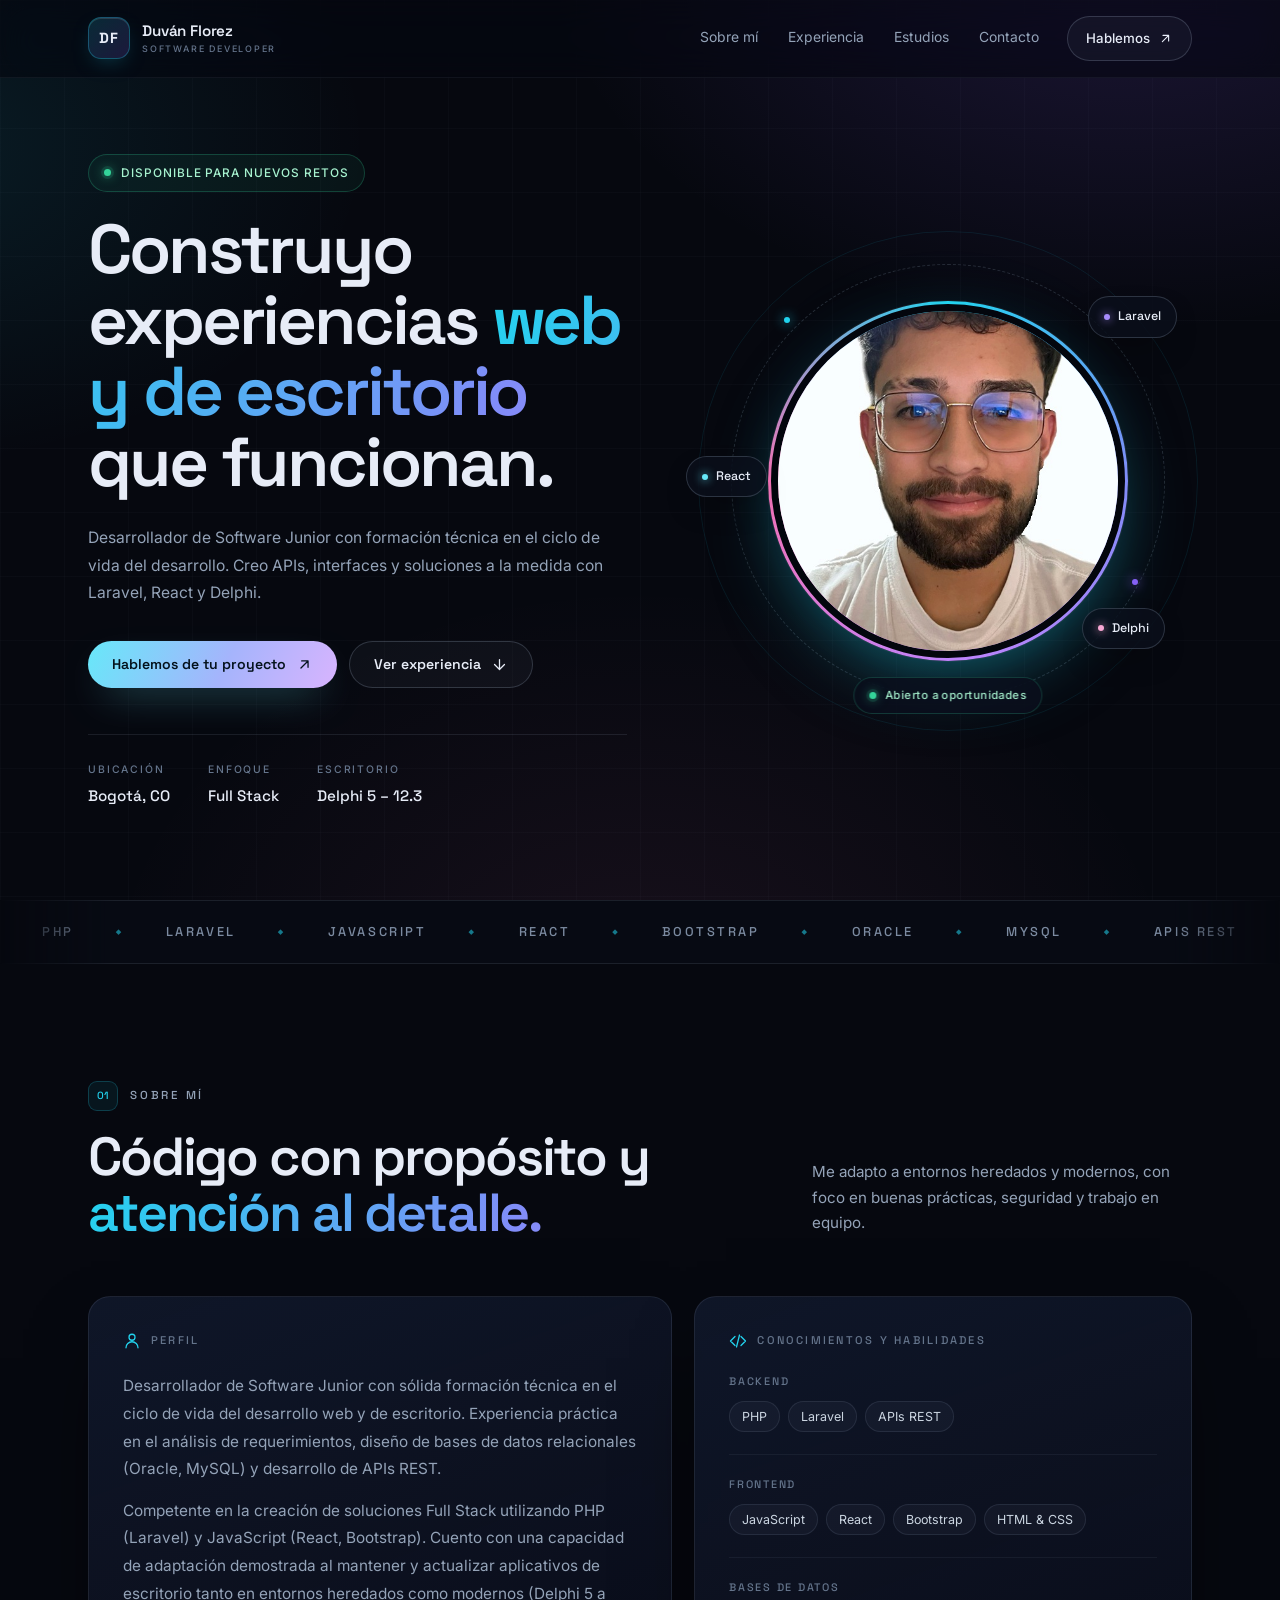
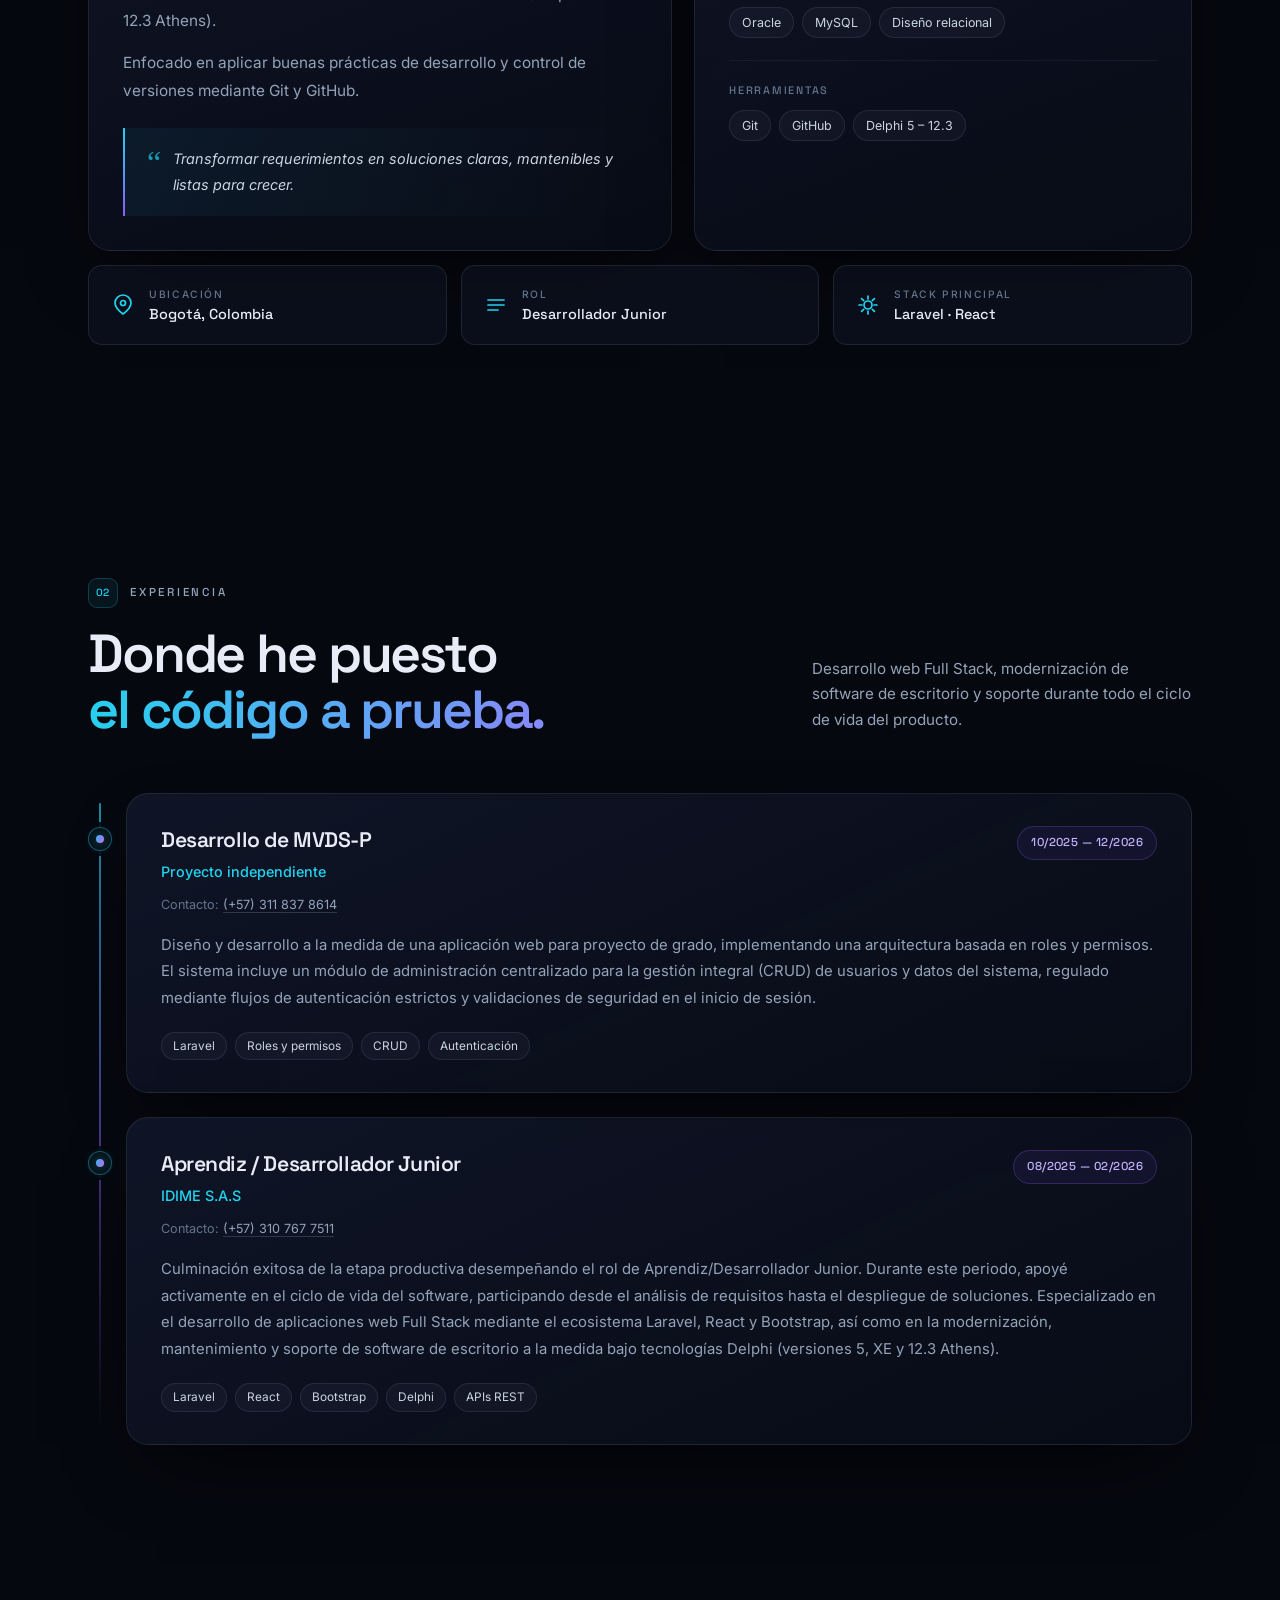
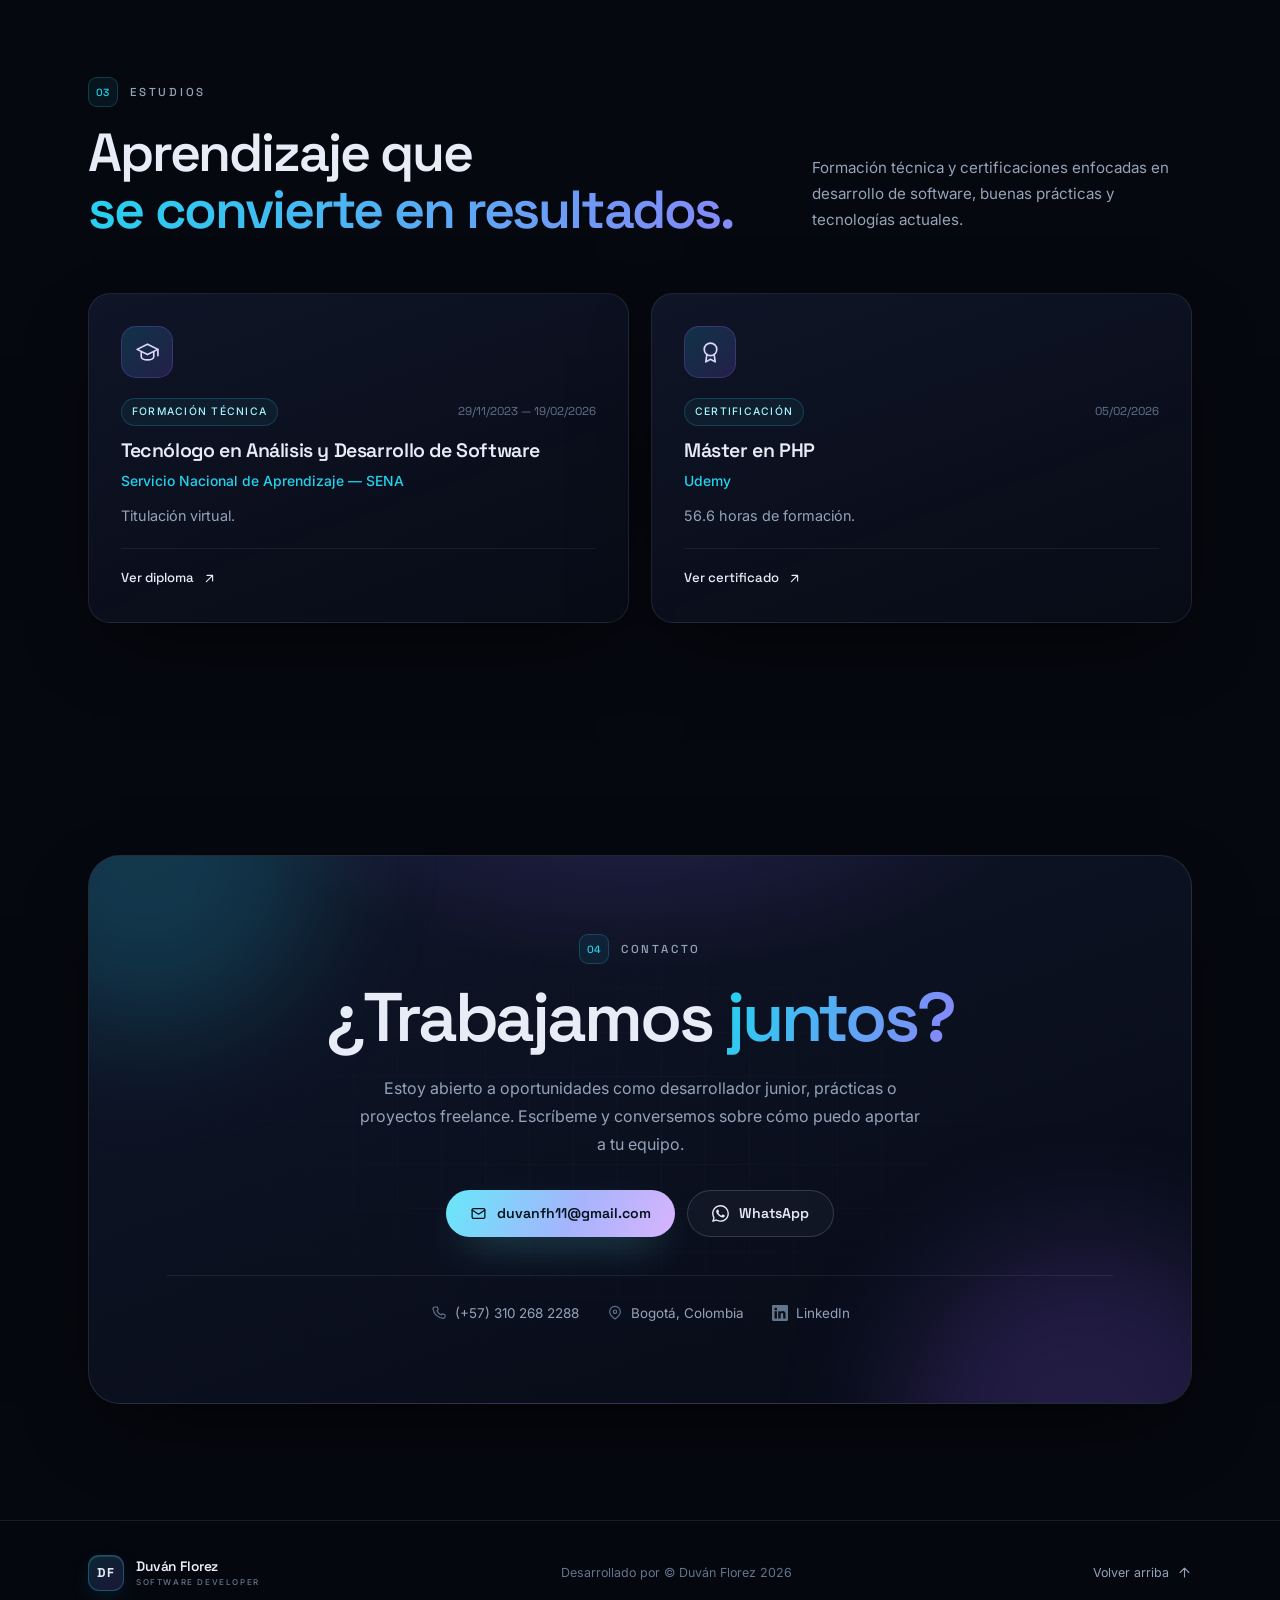
==== commit ba91b505: "Rediseño moderno del portafolio con animaciones y tema oscuro" ====
--- a/index.html
+++ b/index.html
@@ -1,152 +1,506 @@
 <!DOCTYPE html>
-<html lang="en">
+<html lang="es">
 
 <head>
-    <meta charset="UTF-8">
-    <meta name="viewport" content="width=device-width, initial-scale=1.0">
-    <link rel="styleSheet" href="assets/css/style.css" />
-    <link rel="icon" href="assets/img/FotoDuv.JPG" />
-    <title>Portafolio Duván Florez</title>
+    <meta charset="UTF-8" />
+    <meta name="viewport" content="width=device-width, initial-scale=1.0" />
+    <meta name="description"
+        content="Portafolio de Duván Florez, desarrollador de software junior especializado en soluciones Full Stack con Laravel, React y aplicaciones de escritorio en Delphi." />
+    <meta name="theme-color" content="#06080f" />
+    <meta property="og:title" content="Duván Florez — Desarrollador de Software" />
+    <meta property="og:description"
+        content="Soluciones Full Stack, APIs REST y aplicaciones de escritorio. Conoce mi experiencia y proyectos." />
+    <meta property="og:type" content="website" />
+    <link rel="icon" href="assets/img/FotoDuvan.jpg" />
+    <link rel="preconnect" href="https://fonts.googleapis.com" />
+    <link rel="preconnect" href="https://fonts.gstatic.com" crossorigin />
+    <link
+        href="https://fonts.googleapis.com/css2?family=Inter:wght@300;400;500;600&family=Space+Grotesk:wght@400;500;600;700&display=swap"
+        rel="stylesheet" />
+    <link rel="stylesheet" href="assets/css/style.css" />
+    <title>Duván Florez — Desarrollador de Software</title>
 </head>
 
 <body>
-    <header>
-        <h1 class="titulos">Duván Florez</h1>
+    <a class="skip-link" href="#contenido">Saltar al contenido</a>
+    <div class="scroll-progress" aria-hidden="true"></div>
+
+    <header class="site-header">
+        <div class="nav-shell container">
+            <a class="brand" href="#inicio">
+                <span class="brand-mark">DF</span>
+                <span class="brand-text">
+                    Duván Florez
+                    <small>Software Developer</small>
+                </span>
+            </a>
+
+            <nav class="main-nav" aria-label="Navegación principal">
+                <ul class="nav-links">
+                    <li><a href="#sobre-mi">Sobre mí</a></li>
+                    <li><a href="#experiencia">Experiencia</a></li>
+                    <li><a href="#estudios">Estudios</a></li>
+                    <li><a href="#contacto">Contacto</a></li>
+                </ul>
+            </nav>
+
+            <a class="nav-cta" href="mailto:duvanfh11@gmail.com">
+                Hablemos
+                <svg viewBox="0 0 24 24" fill="none" stroke="currentColor" stroke-width="1.8"
+                    stroke-linecap="round" stroke-linejoin="round" aria-hidden="true">
+                    <path d="M7 17 17 7M8 7h9v9" />
+                </svg>
+            </a>
+        </div>
     </header>
-    <main>
-        <div class="seccion">
-            <div class="item" id="foto">
-                <img src="assets/img/FotoDuv.JPG" class="item"
-                    style="border-radius: 500px;border:2px solid white;padding:5px;" />
-            </div>
-            <div class="item">
-                <h5 class="subtitulos1">DATOS</h5>
-                <ul>
-                    <li>Bogotá, Colombia</li>
-                    <li>(+57) 3102682288</li>
-                    <li>duvanfh11@gmail.com</li>
-                </ul>
-                <h5 class="subtitulos1">CONOCIMIENTOS Y HABILIDADES</h5>
-                <p>
-                    Desarrollador de Software Junior con sólida formación técnica en el ciclo de vida del desarrollo web
-                    y de escritorio. Experiencia práctica en el análisis de requerimientos, diseño de bases de datos
-                    relacionales (Oracle, MySQL) y desarrollo de APIs REST. Competente en la creación de soluciones Full
-                    Stack utilizando PHP (Laravel) y JavaScript (React, Bootstrap). Cuenta con una capacidad de
-                    adaptación demostrada al mantener y actualizar aplicativos de escritorio tanto en entornos heredados
-                    como modernos (Delphi 5 a 12.3 Athens). Enfocado en aplicar buenas prácticas de desarrollo y control
-                    de versiones mediante Git y GitHub.
+
+    <main id="contenido">
+        <!-- HERO -->
+        <section class="hero container" id="inicio">
+            <div class="hero-copy">
+                <p class="eyebrow">
+                    <span class="status-dot" aria-hidden="true"></span>
+                    Disponible para nuevos retos
                 </p>
+
+                <h1>
+                    Construyo experiencias
+                    <span class="gradient-text">web y de escritorio</span>
+                    que funcionan.
+                </h1>
+
+                <p class="hero-lead">
+                    Desarrollador de Software Junior con formación técnica en el ciclo de vida del desarrollo.
+                    Creo APIs, interfaces y soluciones a la medida con Laravel, React y Delphi.
+                </p>
+
+                <div class="hero-actions">
+                    <a class="btn btn-primary" href="mailto:duvanfh11@gmail.com">
+                        Hablemos de tu proyecto
+                        <svg viewBox="0 0 24 24" fill="none" stroke="currentColor" stroke-width="1.8"
+                            stroke-linecap="round" stroke-linejoin="round" aria-hidden="true">
+                            <path d="M7 17 17 7M8 7h9v9" />
+                        </svg>
+                    </a>
+                    <a class="btn btn-ghost" href="#experiencia">
+                        Ver experiencia
+                        <svg viewBox="0 0 24 24" fill="none" stroke="currentColor" stroke-width="1.8"
+                            stroke-linecap="round" stroke-linejoin="round" aria-hidden="true">
+                            <path d="M12 5v14M5 12l7 7 7-7" />
+                        </svg>
+                    </a>
+                </div>
+
+                <dl class="hero-facts">
+                    <div>
+                        <dt>Ubicación</dt>
+                        <dd>Bogotá, CO</dd>
+                    </div>
+                    <div>
+                        <dt>Enfoque</dt>
+                        <dd>Full Stack</dd>
+                    </div>
+                    <div>
+                        <dt>Escritorio</dt>
+                        <dd>Delphi 5 – 12.3</dd>
+                    </div>
+                </dl>
+            </div>
+
+            <div class="hero-visual">
+                <div class="photo-orbit">
+                    <span class="orbit-ring orbit-ring--one" aria-hidden="true"></span>
+                    <span class="orbit-ring orbit-ring--two" aria-hidden="true"></span>
+
+                    <div class="photo-frame">
+                        <img src="assets/img/FotoDuvan.jpg" alt="Retrato de Duván Florez" width="420" height="420"
+                            fetchpriority="high" />
+                    </div>
+
+                    <span class="orbit-badge orbit-badge--laravel">
+                        <span class="badge-dot badge-dot--violet" aria-hidden="true"></span>
+                        Laravel
+                    </span>
+                    <span class="orbit-badge orbit-badge--react">
+                        <span class="badge-dot badge-dot--cyan" aria-hidden="true"></span>
+                        React
+                    </span>
+                    <span class="orbit-badge orbit-badge--delphi">
+                        <span class="badge-dot badge-dot--pink" aria-hidden="true"></span>
+                        Delphi
+                    </span>
+
+                    <span class="availability-pill">
+                        <span class="status-dot" aria-hidden="true"></span>
+                        Abierto a oportunidades
+                    </span>
+                </div>
+            </div>
+        </section>
+
+        <!-- MARQUEE -->
+        <div class="tech-marquee" aria-hidden="true">
+            <div class="tech-marquee__track">
+                <span>PHP</span><span>Laravel</span><span>JavaScript</span><span>React</span><span>Bootstrap</span>
+                <span>Oracle</span><span>MySQL</span><span>APIs REST</span><span>Delphi</span><span>Git</span>
+                <span>PHP</span><span>Laravel</span><span>JavaScript</span><span>React</span><span>Bootstrap</span>
+                <span>Oracle</span><span>MySQL</span><span>APIs REST</span><span>Delphi</span><span>Git</span>
             </div>
         </div>
 
-
-        <h2 class="titulos">EXPERIENCIA</h2>
-        <div class="seccion">
-            <div class="item">
-                <h5 class="subtitulos1">Desarrollo de MVDS-P (Independiente) 10/2025 - 12/2026</h5>
-                <h5 class="subtitulos1">Contacto : (57) 3118378614</h5>
-                <p>
-                    Diseño y desarrollo a la medida de una aplicación web para proyecto de grado, implementando una
-                    arquitectura basada en roles y permisos. El sistema incluye un módulo de administración centralizado
-                    para la gestión integral (CRUD) de usuarios y datos del sistema, regulado mediante flujos de
-                    autenticación estrictos y validaciones de seguridad en el inicio de sesión.
+        <!-- SOBRE MÍ -->
+        <section class="section container" id="sobre-mi">
+            <div class="section-head reveal">
+                <div>
+                    <p class="section-kicker"><span>01</span> Sobre mí</p>
+                    <h2 class="section-title">Código con propósito y<br /><span class="gradient-text">atención al
+                            detalle.</span></h2>
+                </div>
+                <p class="section-note">
+                    Me adapto a entornos heredados y modernos, con foco en buenas prácticas, seguridad y trabajo en
+                    equipo.
                 </p>
             </div>
-            <div class="item">
-                <h5 class="subtitulos1">IDIME S.A.S 08/2025 - 02/2026</h5>
-                <h5 class="subtitulos1">Contacto : (57) 3107677511</h5>
-                <p>
-                    Culminación exitosa de la etapa productiva desempeñando el rol de Aprendiz/Desarrollador Junior.
-                    Durante este periodo, apoyé activamente en el ciclo de vida del software, participando desde el
-                    análisis de requisitos hasta el despliegue de soluciones. Especializado en el desarrollo de
-                    aplicaciones web Full Stack mediante el ecosistema Laravel, React y Bootstrap, así como en la
-                    modernización, mantenimiento y soporte de software de escritorio a la medida bajo tecnologías Delphi
-                    (versiones 5, XE y 12.3 Athens).
+
+            <div class="about-grid">
+                <article class="panel profile-card reveal">
+                    <div class="panel-label">
+                        <svg viewBox="0 0 24 24" fill="none" stroke="currentColor" stroke-width="1.7"
+                            stroke-linecap="round" stroke-linejoin="round" aria-hidden="true">
+                            <path d="M12 3a4 4 0 1 0 0 8 4 4 0 0 0 0-8Z" />
+                            <path d="M4 21a8 8 0 0 1 16 0" />
+                        </svg>
+                        Perfil
+                    </div>
+                    <p>
+                        Desarrollador de Software Junior con sólida formación técnica en el ciclo de vida del
+                        desarrollo web y de escritorio. Experiencia práctica en el análisis de requerimientos, diseño
+                        de bases de datos relacionales (Oracle, MySQL) y desarrollo de APIs REST.
+                    </p>
+                    <p>
+                        Competente en la creación de soluciones Full Stack utilizando PHP (Laravel) y JavaScript
+                        (React, Bootstrap). Cuento con una capacidad de adaptación demostrada al mantener y actualizar
+                        aplicativos de escritorio tanto en entornos heredados como modernos (Delphi 5 a 12.3 Athens).
+                    </p>
+                    <p>
+                        Enfocado en aplicar buenas prácticas de desarrollo y control de versiones mediante Git y
+                        GitHub.
+                    </p>
+                    <div class="profile-quote">
+                        <span class="quote-mark" aria-hidden="true">“</span>
+                        <p>Transformar requerimientos en soluciones claras, mantenibles y listas para crecer.</p>
+                    </div>
+                </article>
+
+                <article class="panel skills-card reveal">
+                    <div class="panel-label">
+                        <svg viewBox="0 0 24 24" fill="none" stroke="currentColor" stroke-width="1.7"
+                            stroke-linecap="round" stroke-linejoin="round" aria-hidden="true">
+                            <path d="m8 6-6 6 6 6M16 6l6 6-6 6M14 4l-4 16" />
+                        </svg>
+                        Conocimientos y habilidades
+                    </div>
+
+                    <div class="skill-group">
+                        <h3>Backend</h3>
+                        <ul class="tag-list">
+                            <li>PHP</li>
+                            <li>Laravel</li>
+                            <li>APIs REST</li>
+                        </ul>
+                    </div>
+
+                    <div class="skill-group">
+                        <h3>Frontend</h3>
+                        <ul class="tag-list">
+                            <li>JavaScript</li>
+                            <li>React</li>
+                            <li>Bootstrap</li>
+                            <li>HTML &amp; CSS</li>
+                        </ul>
+                    </div>
+
+                    <div class="skill-group">
+                        <h3>Bases de datos</h3>
+                        <ul class="tag-list">
+                            <li>Oracle</li>
+                            <li>MySQL</li>
+                            <li>Diseño relacional</li>
+                        </ul>
+                    </div>
+
+                    <div class="skill-group">
+                        <h3>Herramientas</h3>
+                        <ul class="tag-list">
+                            <li>Git</li>
+                            <li>GitHub</li>
+                            <li>Delphi 5 – 12.3</li>
+                        </ul>
+                    </div>
+                </article>
+            </div>
+
+            <div class="fact-grid reveal">
+                <div class="fact">
+                    <svg viewBox="0 0 24 24" fill="none" stroke="currentColor" stroke-width="1.7"
+                        stroke-linecap="round" stroke-linejoin="round" aria-hidden="true">
+                        <path d="M20 10c0 5-8 11-8 11S4 15 4 10a8 8 0 1 1 16 0Z" />
+                        <circle cx="12" cy="10" r="2.5" />
+                    </svg>
+                    <span>Ubicación</span>
+                    <strong>Bogotá, Colombia</strong>
+                </div>
+                <div class="fact">
+                    <svg viewBox="0 0 24 24" fill="none" stroke="currentColor" stroke-width="1.7"
+                        stroke-linecap="round" stroke-linejoin="round" aria-hidden="true">
+                        <path d="M4 7h16M4 12h16M4 17h10" />
+                    </svg>
+                    <span>Rol</span>
+                    <strong>Desarrollador Junior</strong>
+                </div>
+                <div class="fact">
+                    <svg viewBox="0 0 24 24" fill="none" stroke="currentColor" stroke-width="1.7"
+                        stroke-linecap="round" stroke-linejoin="round" aria-hidden="true">
+                        <path d="M12 3v3M12 18v3M3 12h3M18 12h3M5.6 5.6l2.1 2.1M16.3 16.3l2.1 2.1M18.4 5.6l-2.1 2.1M7.7 16.3l-2.1 2.1" />
+                        <circle cx="12" cy="12" r="4" />
+                    </svg>
+                    <span>Stack principal</span>
+                    <strong>Laravel · React</strong>
+                </div>
+            </div>
+        </section>
+
+        <!-- EXPERIENCIA -->
+        <section class="section container" id="experiencia">
+            <div class="section-head reveal">
+                <div>
+                    <p class="section-kicker"><span>02</span> Experiencia</p>
+                    <h2 class="section-title">Donde he puesto<br /><span class="gradient-text">el código a
+                            prueba.</span></h2>
+                </div>
+                <p class="section-note">
+                    Desarrollo web Full Stack, modernización de software de escritorio y soporte durante todo el ciclo
+                    de vida del producto.
                 </p>
             </div>
-            <!-- <div class="item">
-                <h5 class="subtitulos1">Desarrollo para propiedad Horizontal (Independiente) 01/2026 - 05/2026 </h5>
-                <h5 class="subtitulos1">Contacto : (57) 3001820631</h5>
-                <p>
-                    Desarrollo e implementación de un sistema de información web enfocado en la transformación digital
-                    de la propiedad horizontal. La plataforma optimiza la comunicación financiera entre la
-                    administración
-                    y los residentes (propietarios y arrendatarios).
+
+            <div class="timeline">
+                <article class="timeline-item reveal">
+                    <span class="timeline-dot" aria-hidden="true"></span>
+                    <div class="exp-card">
+                        <div class="exp-top">
+                            <div>
+                                <h3 class="exp-role">Desarrollo de MVDS-P</h3>
+                                <p class="exp-company">Proyecto independiente</p>
+                            </div>
+                            <span class="exp-date">10/2025 — 12/2026</span>
+                        </div>
+                        <p class="exp-contact">
+                            Contacto:
+                            <a href="tel:+573118378614">(+57) 311 837 8614</a>
+                        </p>
+                        <p class="exp-description">
+                            Diseño y desarrollo a la medida de una aplicación web para proyecto de grado,
+                            implementando una arquitectura basada en roles y permisos. El sistema incluye un módulo de
+                            administración centralizado para la gestión integral (CRUD) de usuarios y datos del
+                            sistema, regulado mediante flujos de autenticación estrictos y validaciones de seguridad en
+                            el inicio de sesión.
+                        </p>
+                        <ul class="tag-list tag-list--compact">
+                            <li>Laravel</li>
+                            <li>Roles y permisos</li>
+                            <li>CRUD</li>
+                            <li>Autenticación</li>
+                        </ul>
+                    </div>
+                </article>
+
+                <article class="timeline-item reveal">
+                    <span class="timeline-dot" aria-hidden="true"></span>
+                    <div class="exp-card">
+                        <div class="exp-top">
+                            <div>
+                                <h3 class="exp-role">Aprendiz / Desarrollador Junior</h3>
+                                <p class="exp-company">IDIME S.A.S</p>
+                            </div>
+                            <span class="exp-date">08/2025 — 02/2026</span>
+                        </div>
+                        <p class="exp-contact">
+                            Contacto:
+                            <a href="tel:+573107677511">(+57) 310 767 7511</a>
+                        </p>
+                        <p class="exp-description">
+                            Culminación exitosa de la etapa productiva desempeñando el rol de Aprendiz/Desarrollador
+                            Junior. Durante este periodo, apoyé activamente en el ciclo de vida del software,
+                            participando desde el análisis de requisitos hasta el despliegue de soluciones.
+                            Especializado en el desarrollo de aplicaciones web Full Stack mediante el ecosistema
+                            Laravel, React y Bootstrap, así como en la modernización, mantenimiento y soporte de
+                            software de escritorio a la medida bajo tecnologías Delphi (versiones 5, XE y 12.3 Athens).
+                        </p>
+                        <ul class="tag-list tag-list--compact">
+                            <li>Laravel</li>
+                            <li>React</li>
+                            <li>Bootstrap</li>
+                            <li>Delphi</li>
+                            <li>APIs REST</li>
+                        </ul>
+                    </div>
+                </article>
+            </div>
+        </section>
+
+        <!-- ESTUDIOS -->
+        <section class="section container" id="estudios">
+            <div class="section-head reveal">
+                <div>
+                    <p class="section-kicker"><span>03</span> Estudios</p>
+                    <h2 class="section-title">Aprendizaje que<br /><span class="gradient-text">se convierte en
+                            resultados.</span></h2>
+                </div>
+                <p class="section-note">
+                    Formación técnica y certificaciones enfocadas en desarrollo de software, buenas prácticas y
+                    tecnologías actuales.
                 </p>
-            </div> -->
+            </div>
+
+            <div class="edu-grid">
+                <article class="edu-card reveal">
+                    <div class="edu-icon" aria-hidden="true">
+                        <svg viewBox="0 0 24 24" fill="none" stroke="currentColor" stroke-width="1.6"
+                            stroke-linecap="round" stroke-linejoin="round">
+                            <path d="m2 9 10-5 10 5-10 5L2 9Z" />
+                            <path d="M6 11.5V16c0 1.7 2.7 3 6 3s6-1.3 6-3v-4.5M22 9v6" />
+                        </svg>
+                    </div>
+                    <div class="edu-body">
+                        <div class="edu-top">
+                            <span class="edu-type">Formación técnica</span>
+                            <span class="edu-date">29/11/2023 — 19/02/2026</span>
+                        </div>
+                        <h3>Tecnólogo en Análisis y Desarrollo de Software</h3>
+                        <p class="edu-place">Servicio Nacional de Aprendizaje — SENA</p>
+                        <p class="edu-description">Titulación virtual.</p>
+                    </div>
+                    <a class="edu-link" href="assets/img/DiplomaTecnólogo.png" target="_blank" rel="noopener">
+                        Ver diploma
+                        <svg viewBox="0 0 24 24" fill="none" stroke="currentColor" stroke-width="1.8"
+                            stroke-linecap="round" stroke-linejoin="round" aria-hidden="true">
+                            <path d="M7 17 17 7M8 7h9v9" />
+                        </svg>
+                    </a>
+                </article>
+
+                <article class="edu-card reveal">
+                    <div class="edu-icon" aria-hidden="true">
+                        <svg viewBox="0 0 24 24" fill="none" stroke="currentColor" stroke-width="1.6"
+                            stroke-linecap="round" stroke-linejoin="round">
+                            <path d="M12 15a6 6 0 1 0 0-12 6 6 0 0 0 0 12Z" />
+                            <path d="m8.5 14-1 7 4.5-2.5L16.5 21l-1-7" />
+                        </svg>
+                    </div>
+                    <div class="edu-body">
+                        <div class="edu-top">
+                            <span class="edu-type">Certificación</span>
+                            <span class="edu-date">05/02/2026</span>
+                        </div>
+                        <h3>Máster en PHP</h3>
+                        <p class="edu-place">Udemy</p>
+                        <p class="edu-description">56.6 horas de formación.</p>
+                    </div>
+                    <a class="edu-link" href="assets/img/CertificadoPhpDuvan.png" target="_blank" rel="noopener">
+                        Ver certificado
+                        <svg viewBox="0 0 24 24" fill="none" stroke="currentColor" stroke-width="1.8"
+                            stroke-linecap="round" stroke-linejoin="round" aria-hidden="true">
+                            <path d="M7 17 17 7M8 7h9v9" />
+                        </svg>
+                    </a>
+                </article>
+            </div>
+        </section>
+
+        <!-- CONTACTO -->
+        <section class="section container" id="contacto">
+            <div class="contact-card reveal">
+                <span class="contact-glow contact-glow--one" aria-hidden="true"></span>
+                <span class="contact-glow contact-glow--two" aria-hidden="true"></span>
+
+                <p class="section-kicker section-kicker--center"><span>04</span> Contacto</p>
+                <h2 class="contact-title">¿Trabajamos <span class="gradient-text">juntos?</span></h2>
+                <p class="contact-lead">
+                    Estoy abierto a oportunidades como desarrollador junior, prácticas o proyectos freelance.
+                    Escríbeme y conversemos sobre cómo puedo aportar a tu equipo.
+                </p>
+
+                <div class="contact-actions">
+                    <a class="btn btn-primary" href="mailto:duvanfh11@gmail.com">
+                        <svg viewBox="0 0 24 24" fill="none" stroke="currentColor" stroke-width="1.8"
+                            stroke-linecap="round" stroke-linejoin="round" aria-hidden="true">
+                            <rect x="3" y="5" width="18" height="14" rx="2" />
+                            <path d="m3 7 9 6 9-6" />
+                        </svg>
+                        duvanfh11@gmail.com
+                    </a>
+                    <a class="btn btn-ghost" href="https://wa.me/573102682288" target="_blank" rel="noopener">
+                        <svg viewBox="0 0 16 16" fill="currentColor" aria-hidden="true">
+                            <path
+                                d="M13.601 2.326A7.85 7.85 0 0 0 7.994 0C3.627 0 .068 3.558.064 7.926c0 1.399.366 2.76 1.057 3.965L0 16l4.204-1.102a7.9 7.9 0 0 0 3.79.965h.004c4.368 0 7.926-3.558 7.93-7.93A7.9 7.9 0 0 0 13.6 2.326zM7.994 14.521a6.6 6.6 0 0 1-3.356-.92l-.24-.144-2.494.654.666-2.433-.156-.251a6.56 6.56 0 0 1-1.007-3.505c0-3.626 2.957-6.584 6.591-6.584a6.56 6.56 0 0 1 4.66 1.931 6.56 6.56 0 0 1 1.928 4.66c-.004 3.639-2.961 6.592-6.592 6.592m3.615-4.934c-.197-.099-1.17-.578-1.353-.646-.182-.065-.315-.099-.445.099-.133.197-.513.646-.627.775-.114.133-.232.148-.43.05-.197-.1-.836-.308-1.592-.985-.59-.525-.985-1.175-1.103-1.372-.114-.198-.011-.304.088-.403.087-.088.197-.232.296-.346.1-.114.133-.198.198-.33.065-.134.034-.248-.015-.347-.05-.099-.445-1.076-.612-1.47-.16-.389-.323-.335-.445-.34-.114-.007-.247-.007-.38-.007a.73.73 0 0 0-.529.247c-.182.198-.691.677-.691 1.654s.71 1.916.81 2.049c.098.133 1.394 2.132 3.383 2.992.47.205.84.326 1.129.418.475.152.904.129 1.246.08.38-.058 1.171-.48 1.338-.943.164-.464.164-.86.114-.943-.049-.084-.182-.133-.38-.232" />
+                        </svg>
+                        WhatsApp
+                    </a>
+                </div>
+
+                <div class="contact-details">
+                    <a href="tel:+573102682288">
+                        <svg viewBox="0 0 24 24" fill="none" stroke="currentColor" stroke-width="1.7"
+                            stroke-linecap="round" stroke-linejoin="round" aria-hidden="true">
+                            <path
+                                d="M6.5 3h3l1.5 4-2 1.5a13 13 0 0 0 6.5 6.5L17 13l4 1.5v3a2.5 2.5 0 0 1-2.7 2.5A17 17 0 0 1 3 5.7 2.5 2.5 0 0 1 5.5 3Z" />
+                        </svg>
+                        (+57) 310 268 2288
+                    </a>
+                    <span>
+                        <svg viewBox="0 0 24 24" fill="none" stroke="currentColor" stroke-width="1.7"
+                            stroke-linecap="round" stroke-linejoin="round" aria-hidden="true">
+                            <path d="M20 10c0 5-8 11-8 11S4 15 4 10a8 8 0 1 1 16 0Z" />
+                            <circle cx="12" cy="10" r="2.5" />
+                        </svg>
+                        Bogotá, Colombia
+                    </span>
+                    <a href="https://www.linkedin.com/in/duv%C3%A1n-florez-3348892a3/" target="_blank" rel="noopener">
+                        <svg viewBox="0 0 16 16" fill="currentColor" aria-hidden="true">
+                            <path
+                                d="M0 1.146C0 .513.526 0 1.175 0h13.65C15.474 0 16 .513 16 1.146v13.708c0 .633-.526 1.146-1.175 1.146H1.175C.526 16 0 15.487 0 14.854zm4.943 12.248V6.169H2.542v7.225zm-1.2-8.212c.837 0 1.358-.554 1.358-1.248-.015-.709-.52-1.248-1.342-1.248S2.4 3.226 2.4 3.934c0 .694.521 1.248 1.327 1.248zm4.908 8.212V9.359c0-.216.016-.432.08-.586.173-.431.568-.878 1.232-.878.869 0 1.216.662 1.216 1.634v3.865h2.401V9.25c0-2.22-1.184-3.252-2.764-3.252-1.274 0-1.845.7-2.165 1.193v.025h-.016l.016-.025V6.169h-2.4c.03.678 0 7.225 0 7.225z" />
+                        </svg>
+                        LinkedIn
+                    </a>
+                </div>
+            </div>
+        </section>
+    </main>
+
+    <footer class="site-footer">
+        <div class="container footer-inner">
+            <a class="brand brand--footer" href="#inicio">
+                <span class="brand-mark">DF</span>
+                <span class="brand-text">
+                    Duván Florez
+                    <small>Software Developer</small>
+                </span>
+            </a>
+
+            <p class="footer-copy">Desarrollado por &copy; Duván Florez 2026</p>
+
+            <a class="back-top" href="#inicio">
+                Volver arriba
+                <svg viewBox="0 0 24 24" fill="none" stroke="currentColor" stroke-width="1.8"
+                    stroke-linecap="round" stroke-linejoin="round" aria-hidden="true">
+                    <path d="M12 19V5M5 12l7-7 7 7" />
+                </svg>
+            </a>
         </div>
-
-
-        <h2 class="titulos">ESTUDIOS</h2>
-
-        <div class="seccion">
-            <div class="item">
-                <h5 class="subtitulos2">Servicio nacional de aprendizaje 29/11/2023 - 19/02/2026</h5>
-                <p>Tecnólogo en análisis y desarrollo de software titulación virtual.</p>
-                </a>
-            </div>
-            <div class="item">
-                <a href="assets/img/DiplomaTecnólogo.png" target="_blank" class="certificados">
-                    <svg xmlns="http://www.w3.org/2000/svg" class="icons" width="20" height="20" fill="currentColor"
-                        class="bi bi-file-earmark-zip" viewBox="0 0 16 16">
-                        <path
-                            d="M5 7.5a1 1 0 0 1 1-1h1a1 1 0 0 1 1 1v.938l.4 1.599a1 1 0 0 1-.416 1.074l-.93.62a1 1 0 0 1-1.11 0l-.929-.62a1 1 0 0 1-.415-1.074L5 8.438zm2 0H6v.938a1 1 0 0 1-.03.243l-.4 1.598.93.62.929-.62-.4-1.598A1 1 0 0 1 7 8.438z" />
-                        <path
-                            d="M14 4.5V14a2 2 0 0 1-2 2H4a2 2 0 0 1-2-2V2a2 2 0 0 1 2-2h5.5zm-3 0A1.5 1.5 0 0 1 9.5 3V1h-2v1h-1v1h1v1h-1v1h1v1H6V5H5V4h1V3H5V2h1V1H4a1 1 0 0 0-1 1v12a1 1 0 0 0 1 1h8a1 1 0 0 0 1-1V4.5z" />
-                    </svg>
-                </a>
-            </div>
-        </div>
-
-        <hr />
-
-        <div class="seccion">
-            <div class="item">
-                <h5 class="subtitulos2">Udemy 05/02/2026</h5>
-                <p>Máster en php de 56.6 horas</p>
-            </div>
-            <div class="item">
-                <a href="assets/img/CertificadoPhpDuvan.png" target="_blank" class="certificados">
-                    <svg xmlns="http://www.w3.org/2000/svg" class="icons" width="20" height="20" fill="currentColor"
-                        class="bi bi-file-earmark-zip" viewBox="0 0 16 16">
-                        <path
-                            d="M5 7.5a1 1 0 0 1 1-1h1a1 1 0 0 1 1 1v.938l.4 1.599a1 1 0 0 1-.416 1.074l-.93.62a1 1 0 0 1-1.11 0l-.929-.62a1 1 0 0 1-.415-1.074L5 8.438zm2 0H6v.938a1 1 0 0 1-.03.243l-.4 1.598.93.62.929-.62-.4-1.598A1 1 0 0 1 7 8.438z" />
-                        <path
-                            d="M14 4.5V14a2 2 0 0 1-2 2H4a2 2 0 0 1-2-2V2a2 2 0 0 1 2-2h5.5zm-3 0A1.5 1.5 0 0 1 9.5 3V1h-2v1h-1v1h1v1h-1v1h1v1H6V5H5V4h1V3H5V2h1V1H4a1 1 0 0 0-1 1v12a1 1 0 0 0 1 1h8a1 1 0 0 0 1-1V4.5z" />
-                    </svg>
-                </a>
-            </div>
-        </div>
-
-    </main>
-    <footer>
-        <h3>Contáctame</h3>
-        <ul>
-            <li><a href="https://wa.me/573102682288" target="_blank" class="contactos">
-                    <svg xmlns="http://www.w3.org/2000/svg" class="iconsFooter" width="35" height="35"
-                        fill="currentColor" class="bi bi-whatsapp" viewBox="0 0 16 16">
-                        <path
-                            d="M13.601 2.326A7.85 7.85 0 0 0 7.994 0C3.627 0 .068 3.558.064 7.926c0 1.399.366 2.76 1.057 3.965L0 16l4.204-1.102a7.9 7.9 0 0 0 3.79.965h.004c4.368 0 7.926-3.558 7.93-7.93A7.9 7.9 0 0 0 13.6 2.326zM7.994 14.521a6.6 6.6 0 0 1-3.356-.92l-.24-.144-2.494.654.666-2.433-.156-.251a6.56 6.56 0 0 1-1.007-3.505c0-3.626 2.957-6.584 6.591-6.584a6.56 6.56 0 0 1 4.66 1.931 6.56 6.56 0 0 1 1.928 4.66c-.004 3.639-2.961 6.592-6.592 6.592m3.615-4.934c-.197-.099-1.17-.578-1.353-.646-.182-.065-.315-.099-.445.099-.133.197-.513.646-.627.775-.114.133-.232.148-.43.05-.197-.1-.836-.308-1.592-.985-.59-.525-.985-1.175-1.103-1.372-.114-.198-.011-.304.088-.403.087-.088.197-.232.296-.346.1-.114.133-.198.198-.33.065-.134.034-.248-.015-.347-.05-.099-.445-1.076-.612-1.47-.16-.389-.323-.335-.445-.34-.114-.007-.247-.007-.38-.007a.73.73 0 0 0-.529.247c-.182.198-.691.677-.691 1.654s.71 1.916.81 2.049c.098.133 1.394 2.132 3.383 2.992.47.205.84.326 1.129.418.475.152.904.129 1.246.08.38-.058 1.171-.48 1.338-.943.164-.464.164-.86.114-.943-.049-.084-.182-.133-.38-.232" />
-                    </svg>
-                </a></li>
-            <li><a href="https://www.linkedin.com/in/duv%C3%A1n-florez-3348892a3/" target="_blank" class="contactos">
-                    <svg xmlns="http://www.w3.org/2000/svg" class="iconsFooter" width="35" height="35"
-                        fill="currentColor" class="bi bi-linkedin" viewBox="0 0 16 16">
-                        <path
-                            d="M0 1.146C0 .513.526 0 1.175 0h13.65C15.474 0 16 .513 16 1.146v13.708c0 .633-.526 1.146-1.175 1.146H1.175C.526 16 0 15.487 0 14.854zm4.943 12.248V6.169H2.542v7.225zm-1.2-8.212c.837 0 1.358-.554 1.358-1.248-.015-.709-.52-1.248-1.342-1.248S2.4 3.226 2.4 3.934c0 .694.521 1.248 1.327 1.248zm4.908 8.212V9.359c0-.216.016-.432.08-.586.173-.431.568-.878 1.232-.878.869 0 1.216.662 1.216 1.634v3.865h2.401V9.25c0-2.22-1.184-3.252-2.764-3.252-1.274 0-1.845.7-2.165 1.193v.025h-.016l.016-.025V6.169h-2.4c.03.678 0 7.225 0 7.225z" />
-                    </svg>
-                </a></li>
-            <li><a href="mailto:duvanfh11@gmail.com" target="_blank" class="contactos">
-                    <svg xmlns="http://www.w3.org/2000/svg" class="iconsFooter" width="35" height="35"
-                        fill="currentColor" class="bi bi-envelope" viewBox="0 0 16 16">
-                        <path
-                            d="M0 4a2 2 0 0 1 2-2h12a2 2 0 0 1 2 2v8a2 2 0 0 1-2 2H2a2 2 0 0 1-2-2zm2-1a1 1 0 0 0-1 1v.217l7 4.2 7-4.2V4a1 1 0 0 0-1-1zm13 2.383-4.708 2.825L15 11.105zm-.034 6.876-5.64-3.471L8 9.583l-1.326-.795-5.64 3.47A1 1 0 0 0 2 13h12a1 1 0 0 0 .966-.741M1 11.105l4.708-2.897L1 5.383z" />
-                    </svg>
-                </a></li>
-        </ul>
-        <p>Desarrollado por &copy;Duván Florez 2026</p>
     </footer>
-    <Script src="assets/js/model.js"></Script>
+
+    <script src="assets/js/model.js"></script>
 </body>
 
-</html>+</html>
--- a/assets/css/style.css
+++ b/assets/css/style.css
@@ -1,114 +1,1867 @@
-/* GENERALES */
-html{
-    --main-color:rgb(153, 153, 153);
-    --second-color: #ffffff;
-}
-body{
-    margin: 0px;
-    height: 100vh;
+/* =========================================================
+   PORTAFOLIO DUVÁN FLOREZ — TEMA OSCURO
+   ========================================================= */
+
+@property --angle {
+    syntax: "<angle>";
+    inherits: false;
+    initial-value: 0deg;
+}
+
+/* ---------- Variables ---------- */
+:root {
+    --bg: #06080f;
+    --bg-soft: #0b1020;
+    --surface: rgba(15, 21, 38, 0.72);
+    --surface-solid: #0f1526;
+    --border: rgba(148, 163, 184, 0.14);
+    --border-strong: rgba(148, 163, 184, 0.26);
+
+    --text: #e7ecf7;
+    --muted: #94a3b8;
+    --muted-2: #64748b;
+
+    --accent: #22d3ee;
+    --accent-2: #8b5cf6;
+    --accent-3: #f472b6;
+    --success: #34d399;
+
+    --gradient: linear-gradient(115deg, #22d3ee 0%, #818cf8 48%, #c084fc 100%);
+    --gradient-soft: linear-gradient(135deg, rgba(34, 211, 238, 0.16), rgba(139, 92, 246, 0.18));
+
+    --font-display: "Space Grotesk", "Segoe UI", system-ui, sans-serif;
+    --font-body: "Inter", "Segoe UI", system-ui, -apple-system, sans-serif;
+
+    --radius-sm: 14px;
+    --radius: 22px;
+    --radius-lg: 32px;
+
+    --shadow: 0 30px 80px -32px rgba(0, 0, 0, 0.9);
+    --shadow-glow: 0 20px 60px -20px rgba(34, 211, 238, 0.35);
+
+    --container: 1160px;
+    --header-height: 82px;
+}
+
+/* ---------- Reset ---------- */
+*,
+*::before,
+*::after {
+    box-sizing: border-box;
+}
+
+html {
+    scroll-behavior: smooth;
+    scroll-padding-top: 120px;
+    -webkit-text-size-adjust: 100%;
+}
+
+body {
+    margin: 0;
+    min-height: 100vh;
+    overflow-x: hidden;
+    font-family: var(--font-body);
+    font-size: 16px;
+    line-height: 1.7;
+    color: var(--muted);
+    background-color: var(--bg);
+    background-image:
+        radial-gradient(900px 620px at 88% -8%, rgba(139, 92, 246, 0.18), transparent 65%),
+        radial-gradient(760px 520px at -8% 16%, rgba(34, 211, 238, 0.1), transparent 62%),
+        radial-gradient(820px 640px at 50% 112%, rgba(244, 114, 182, 0.08), transparent 66%),
+        linear-gradient(rgba(148, 163, 184, 0.028) 1px, transparent 1px),
+        linear-gradient(90deg, rgba(148, 163, 184, 0.028) 1px, transparent 1px);
+    background-size: auto, auto, auto, 64px 64px, 64px 64px;
+    background-attachment: fixed;
+}
+
+img,
+svg {
+    display: block;
+    max-width: 100%;
+}
+
+img {
+    height: auto;
+}
+
+h1,
+h2,
+h3,
+h4,
+p,
+ul,
+dl,
+dd {
+    margin: 0;
+}
+
+ul {
+    padding: 0;
+    list-style: none;
+}
+
+a {
+    color: inherit;
+    text-decoration: none;
+}
+
+button,
+a {
+    -webkit-tap-highlight-color: transparent;
+}
+
+::selection {
+    background: rgba(139, 92, 246, 0.45);
+    color: #ffffff;
+}
+
+:focus-visible {
+    outline: 2px solid var(--accent);
+    outline-offset: 4px;
+    border-radius: 6px;
+}
+
+/* ---------- Utilidades ---------- */
+.container {
+    width: 100%;
+    max-width: var(--container);
+    margin-inline: auto;
+    padding-inline: 28px;
+}
+
+.gradient-text {
+    background: var(--gradient);
+    background-size: 200% auto;
+    -webkit-background-clip: text;
+    background-clip: text;
+    color: transparent;
+    animation: gradient-shift 9s ease-in-out infinite;
+}
+
+.skip-link {
+    position: fixed;
+    top: 12px;
+    left: 12px;
+    z-index: 999;
+    padding: 10px 18px;
+    border-radius: 10px;
+    background: var(--text);
+    color: var(--bg);
+    font-weight: 600;
+    transform: translateY(-160%);
+    transition: transform 0.25s ease;
+}
+
+.skip-link:focus {
+    transform: translateY(0);
+}
+
+/* Barra de progreso de lectura */
+.scroll-progress {
+    position: fixed;
+    top: 0;
+    left: 0;
+    z-index: 200;
+    display: none;
+    width: 100%;
+    height: 2px;
+    background: var(--gradient);
+    transform: scaleX(0);
+    transform-origin: 0 50%;
+}
+
+@supports (animation-timeline: scroll()) {
+    .scroll-progress {
+        display: block;
+        animation: scroll-progress linear both;
+        animation-timeline: scroll(root block);
+    }
+}
+
+/* ---------- Header ---------- */
+.site-header {
+    position: fixed;
+    inset: 0 0 auto;
+    z-index: 100;
+    padding-block: 16px;
+    background: rgba(6, 8, 15, 0.62);
+    border-bottom: 1px solid rgba(148, 163, 184, 0.08);
+    -webkit-backdrop-filter: blur(18px) saturate(140%);
+    backdrop-filter: blur(18px) saturate(140%);
+}
+
+.nav-shell {
+    display: flex;
+    align-items: center;
+    gap: 28px;
+}
+
+.brand {
+    display: inline-flex;
+    align-items: center;
+    gap: 12px;
+    flex-shrink: 0;
+}
+
+.brand-mark {
+    display: grid;
+    place-items: center;
+    width: 42px;
+    height: 42px;
+    border-radius: 13px;
+    font-family: var(--font-display);
+    font-size: 0.92rem;
+    font-weight: 700;
+    letter-spacing: 0.04em;
+    color: var(--text);
+    background: var(--gradient-soft);
+    border: 1px solid rgba(34, 211, 238, 0.3);
+    box-shadow: inset 0 1px 0 rgba(255, 255, 255, 0.12), 0 8px 24px -12px rgba(34, 211, 238, 0.6);
+}
+
+.brand-text {
     display: flex;
     flex-direction: column;
-    background-color:black;
-    color: var(--main-color);
-}
-header{
+    font-family: var(--font-display);
+    font-size: 0.95rem;
+    font-weight: 600;
+    line-height: 1.2;
+    color: var(--text);
+    letter-spacing: -0.01em;
+}
+
+.brand-text small {
+    margin-top: 3px;
+    font-family: var(--font-body);
+    font-size: 0.56rem;
+    font-weight: 500;
+    letter-spacing: 0.2em;
+    text-transform: uppercase;
+    color: var(--muted-2);
+}
+
+.main-nav {
+    margin-left: auto;
+}
+
+.nav-links {
+    display: flex;
+    align-items: center;
+    gap: 30px;
+}
+
+.nav-links a {
+    position: relative;
+    display: inline-block;
+    padding-block: 6px;
+    font-size: 0.87rem;
+    font-weight: 400;
+    color: var(--muted);
+    transition: color 0.25s ease;
+}
+
+.nav-links a::after {
+    content: "";
+    position: absolute;
+    left: 0;
+    bottom: 0;
+    width: 100%;
+    height: 1px;
+    background: var(--gradient);
+    transform: scaleX(0);
+    transform-origin: right;
+    transition: transform 0.3s ease;
+}
+
+.nav-links a:hover {
+    color: var(--text);
+}
+
+.nav-links a:hover::after {
+    transform: scaleX(1);
+    transform-origin: left;
+}
+
+.nav-cta {
+    display: inline-flex;
+    align-items: center;
+    gap: 8px;
+    flex-shrink: 0;
+    padding: 10px 18px;
+    border-radius: 999px;
+    border: 1px solid var(--border-strong);
+    background: rgba(148, 163, 184, 0.06);
+    color: var(--text);
+    font-size: 0.83rem;
+    font-weight: 500;
+    transition: border-color 0.25s ease, background 0.25s ease, transform 0.25s ease;
+}
+
+.nav-cta svg {
+    width: 15px;
+    height: 15px;
+    transition: transform 0.25s ease;
+}
+
+.nav-cta:hover {
+    border-color: rgba(34, 211, 238, 0.55);
+    background: rgba(34, 211, 238, 0.08);
+    transform: translateY(-1px);
+}
+
+.nav-cta:hover svg {
+    transform: translate(2px, -2px);
+}
+
+/* ---------- Hero ---------- */
+.hero {
+    display: grid;
+    grid-template-columns: minmax(0, 1.05fr) minmax(0, 0.95fr);
+    align-items: center;
+    gap: clamp(36px, 6vw, 80px);
+    min-height: 100svh;
+    padding-top: calc(var(--header-height) + 70px);
+    padding-bottom: 90px;
+}
+
+.hero-copy > * {
+    opacity: 0;
+    transform: translateY(26px);
+    animation: rise-in 0.9s cubic-bezier(0.16, 1, 0.3, 1) forwards;
+}
+
+.hero-copy > :nth-child(1) {
+    animation-delay: 0.08s;
+}
+
+.hero-copy > :nth-child(2) {
+    animation-delay: 0.18s;
+}
+
+.hero-copy > :nth-child(3) {
+    animation-delay: 0.28s;
+}
+
+.hero-copy > :nth-child(4) {
+    animation-delay: 0.38s;
+}
+
+.hero-copy > :nth-child(5) {
+    animation-delay: 0.48s;
+}
+
+.eyebrow {
+    display: inline-flex;
+    align-items: center;
+    gap: 10px;
+    padding: 8px 15px;
+    border-radius: 999px;
+    border: 1px solid rgba(52, 211, 153, 0.24);
+    background: rgba(52, 211, 153, 0.06);
+    color: #a7f3d0;
+    font-size: 0.74rem;
+    font-weight: 500;
+    letter-spacing: 0.08em;
+    text-transform: uppercase;
+}
+
+.status-dot {
+    position: relative;
+    display: inline-block;
+    width: 7px;
+    height: 7px;
+    flex-shrink: 0;
+    border-radius: 50%;
+    background: var(--success);
+    box-shadow: 0 0 0 3px rgba(52, 211, 153, 0.14), 0 0 12px rgba(52, 211, 153, 0.8);
+    animation: pulse-dot 2.4s ease-in-out infinite;
+}
+
+.hero h1 {
+    margin-top: 22px;
+    font-family: var(--font-display);
+    font-size: clamp(2.55rem, 5.4vw, 4.5rem);
+    font-weight: 600;
+    line-height: 1.03;
+    letter-spacing: -0.045em;
+    color: var(--text);
+    text-wrap: balance;
+}
+
+.hero-lead {
+    max-width: 54ch;
+    margin-top: 26px;
+    font-size: clamp(0.98rem, 1.1vw, 1.08rem);
+    line-height: 1.75;
+    color: var(--muted);
+}
+
+.hero-actions {
+    display: flex;
+    flex-wrap: wrap;
+    gap: 12px;
+    margin-top: 34px;
+}
+
+.btn {
+    display: inline-flex;
+    align-items: center;
+    justify-content: center;
+    gap: 10px;
+    padding: 14px 24px;
+    border-radius: 999px;
+    font-family: var(--font-display);
+    font-size: 0.88rem;
+    font-weight: 600;
+    line-height: 1.2;
+    white-space: nowrap;
+    transition: transform 0.28s ease, box-shadow 0.28s ease, background 0.28s ease,
+        border-color 0.28s ease;
+}
+
+.btn svg {
+    width: 17px;
+    height: 17px;
+    flex-shrink: 0;
+    transition: transform 0.28s ease;
+}
+
+.btn-primary {
+    color: #04121c;
+    background: linear-gradient(115deg, #67e8f9 0%, #a5b4fc 55%, #d8b4fe 100%);
+    box-shadow: 0 16px 40px -18px rgba(103, 232, 249, 0.65);
+}
+
+.btn-primary:hover {
+    transform: translateY(-3px);
+    box-shadow: 0 22px 52px -16px rgba(139, 92, 246, 0.7);
+}
+
+.btn-primary:hover svg {
+    transform: translate(2px, -2px);
+}
+
+.btn-ghost {
+    color: var(--text);
+    background: rgba(148, 163, 184, 0.055);
+    border: 1px solid var(--border-strong);
+    -webkit-backdrop-filter: blur(10px);
+    backdrop-filter: blur(10px);
+}
+
+.btn-ghost:hover {
+    transform: translateY(-3px);
+    border-color: rgba(34, 211, 238, 0.5);
+    background: rgba(34, 211, 238, 0.08);
+}
+
+.btn-ghost:hover svg {
+    transform: translateY(2px);
+}
+
+.hero-facts {
+    display: flex;
+    flex-wrap: wrap;
+    gap: 28px 38px;
+    margin-top: 46px;
+    padding-top: 26px;
+    border-top: 1px solid var(--border);
+}
+
+.hero-facts dt {
+    margin-bottom: 4px;
+    font-size: 0.65rem;
+    font-weight: 500;
+    letter-spacing: 0.18em;
+    text-transform: uppercase;
+    color: var(--muted-2);
+}
+
+.hero-facts dd {
+    font-family: var(--font-display);
+    font-size: 0.95rem;
+    font-weight: 500;
+    color: var(--text);
+}
+
+/* ---------- Foto / órbitas ---------- */
+.hero-visual {
+    position: relative;
+    display: flex;
+    justify-content: center;
+    opacity: 0;
+    animation: visual-in 1.2s 0.3s cubic-bezier(0.16, 1, 0.3, 1) forwards;
+}
+
+.hero-visual::before {
+    content: "";
+    position: absolute;
+    top: 50%;
+    left: 50%;
+    width: 78%;
+    aspect-ratio: 1;
+    border-radius: 50%;
+    background: radial-gradient(circle, rgba(139, 92, 246, 0.42), rgba(34, 211, 238, 0.12) 45%, transparent 68%);
+    filter: blur(36px);
+    transform: translate(-50%, -50%);
+    animation: pulse-glow 7s ease-in-out infinite;
+}
+
+.photo-orbit {
+    position: relative;
+    z-index: 1;
+    width: clamp(286px, 32vw, 418px);
+    aspect-ratio: 1;
+}
+
+.orbit-ring {
+    position: absolute;
+    border-radius: 50%;
+    pointer-events: none;
+}
+
+.orbit-ring--one {
+    inset: -3%;
+    border: 1px dashed rgba(148, 163, 184, 0.22);
+    animation: spin 46s linear infinite;
+}
+
+.orbit-ring--one::before,
+.orbit-ring--one::after {
+    content: "";
+    position: absolute;
+    width: 6px;
+    height: 6px;
+    border-radius: 50%;
+    background: var(--accent);
+    box-shadow: 0 0 12px var(--accent);
+}
+
+.orbit-ring--one::before {
+    top: 12%;
+    left: 12%;
+}
+
+.orbit-ring--one::after {
+    right: 6%;
+    bottom: 26%;
+    background: var(--accent-2);
+    box-shadow: 0 0 12px var(--accent-2);
+}
+
+.orbit-ring--two {
+    inset: -11%;
+    border: 1px solid rgba(34, 211, 238, 0.09);
+    animation: spin-reverse 62s linear infinite;
+}
+
+.photo-frame {
+    position: absolute;
+    inset: 6%;
+    padding: 3px;
+    border-radius: 50%;
+    background: linear-gradient(135deg, #22d3ee, #818cf8, #c084fc);
+    background: conic-gradient(from var(--angle), #22d3ee, #818cf8, #c084fc, #f472b6, #22d3ee);
+    box-shadow: 0 0 0 1px rgba(255, 255, 255, 0.05), 0 32px 80px -28px rgba(34, 211, 238, 0.5);
+    animation: spin-angle 10s linear infinite;
+}
+
+.photo-frame img {
+    width: 100%;
+    height: 100%;
+    object-fit: cover;
+    border-radius: 50%;
+    border: 7px solid var(--bg);
+    background: var(--surface-solid);
+    filter: saturate(1.04) contrast(1.02);
+    transition: transform 0.7s cubic-bezier(0.16, 1, 0.3, 1), filter 0.7s ease;
+}
+
+.photo-frame:hover img {
+    transform: scale(1.035);
+    filter: saturate(1.12) contrast(1.04);
+}
+
+.orbit-badge {
+    position: absolute;
+    z-index: 2;
+    display: inline-flex;
+    align-items: center;
+    gap: 8px;
+    padding: 9px 15px;
+    border-radius: 999px;
+    border: 1px solid var(--border-strong);
+    background: rgba(10, 15, 28, 0.82);
+    -webkit-backdrop-filter: blur(14px);
+    backdrop-filter: blur(14px);
+    box-shadow: 0 14px 34px -16px rgba(0, 0, 0, 0.9);
+    font-family: var(--font-display);
+    font-size: 0.78rem;
+    font-weight: 500;
+    color: var(--text);
+    white-space: nowrap;
+    animation: float 5.5s ease-in-out infinite;
+}
+
+.badge-dot {
+    width: 6px;
+    height: 6px;
+    border-radius: 50%;
+}
+
+.badge-dot--violet {
+    background: #a78bfa;
+    box-shadow: 0 0 10px #a78bfa;
+}
+
+.badge-dot--cyan {
+    background: #67e8f9;
+    box-shadow: 0 0 10px #67e8f9;
+}
+
+.badge-dot--pink {
+    background: #f9a8d4;
+    box-shadow: 0 0 10px #f9a8d4;
+}
+
+.orbit-badge--laravel {
+    top: 5%;
+    right: -6%;
+    animation-delay: 0.4s;
+}
+
+.orbit-badge--react {
+    top: 44%;
+    left: -14%;
+    animation-delay: 1.2s;
+    animation-duration: 6.5s;
+}
+
+.orbit-badge--delphi {
+    right: -3%;
+    bottom: 9%;
+    animation-delay: 2s;
+    animation-duration: 6s;
+}
+
+.availability-pill {
+    position: absolute;
+    left: 50%;
+    bottom: -28px;
+    z-index: 2;
+    display: inline-flex;
+    align-items: center;
+    gap: 9px;
+    padding: 8px 15px;
+    border-radius: 999px;
+    border: 1px solid rgba(52, 211, 153, 0.22);
+    background: rgba(10, 15, 28, 0.9);
+    -webkit-backdrop-filter: blur(14px);
+    backdrop-filter: blur(14px);
+    font-size: 0.7rem;
+    font-weight: 500;
+    letter-spacing: 0.04em;
+    color: #a7f3d0;
+    white-space: nowrap;
+    transform: translateX(-50%);
+}
+
+/* ---------- Marquee ---------- */
+.tech-marquee {
+    position: relative;
+    overflow: hidden;
+    padding-block: 20px;
+    border-block: 1px solid var(--border);
+    background: rgba(10, 15, 28, 0.42);
+    -webkit-mask-image: linear-gradient(90deg, transparent, #000 9%, #000 91%, transparent);
+    mask-image: linear-gradient(90deg, transparent, #000 9%, #000 91%, transparent);
+}
+
+.tech-marquee__track {
+    display: flex;
+    width: max-content;
+    animation: marquee 34s linear infinite;
+}
+
+.tech-marquee:hover .tech-marquee__track {
+    animation-play-state: paused;
+}
+
+.tech-marquee__track span {
+    display: inline-flex;
+    align-items: center;
+    gap: 42px;
+    padding-left: 42px;
+    font-family: var(--font-display);
+    font-size: 0.8rem;
+    font-weight: 500;
+    letter-spacing: 0.2em;
+    text-transform: uppercase;
+    color: #7c8ba1;
+    white-space: nowrap;
+}
+
+.tech-marquee__track span::after {
+    content: "◆";
+    font-size: 0.45rem;
+    color: var(--accent);
+    opacity: 0.55;
+}
+
+/* ---------- Secciones ---------- */
+.section {
+    padding-block: 116px;
+}
+
+.section-head {
+    display: flex;
+    align-items: flex-end;
+    justify-content: space-between;
+    gap: 40px;
+    margin-bottom: 54px;
+}
+
+.section-kicker {
+    display: inline-flex;
+    align-items: center;
+    gap: 12px;
+    margin-bottom: 18px;
+    font-family: var(--font-display);
+    font-size: 0.72rem;
+    font-weight: 500;
+    letter-spacing: 0.24em;
+    text-transform: uppercase;
+    color: var(--muted);
+}
+
+.section-kicker span {
+    display: inline-grid;
+    place-items: center;
+    width: 30px;
+    height: 30px;
+    border-radius: 9px;
+    border: 1px solid rgba(34, 211, 238, 0.22);
+    background: rgba(34, 211, 238, 0.07);
+    font-size: 0.65rem;
+    letter-spacing: 0.04em;
+    color: var(--accent);
+}
+
+.section-kicker--center {
+    justify-content: center;
+}
+
+.section-title {
+    font-family: var(--font-display);
+    font-size: clamp(2.05rem, 4.3vw, 3.35rem);
+    font-weight: 600;
+    line-height: 1.06;
+    letter-spacing: -0.04em;
+    color: var(--text);
+    text-wrap: balance;
+}
+
+.section-note {
+    max-width: 38ch;
+    padding-bottom: 6px;
+    font-size: 0.95rem;
+    line-height: 1.7;
+    color: var(--muted);
+}
+
+/* ---------- Paneles / Sobre mí ---------- */
+.about-grid {
+    display: grid;
+    grid-template-columns: minmax(0, 1.08fr) minmax(0, 0.92fr);
+    gap: 22px;
+}
+
+.panel {
+    position: relative;
+    overflow: hidden;
+    padding: 34px;
+    border-radius: var(--radius);
+    border: 1px solid var(--border);
+    background: linear-gradient(160deg, rgba(17, 24, 44, 0.88), rgba(9, 13, 25, 0.72));
+    box-shadow: var(--shadow);
+}
+
+.panel::before {
+    content: "";
+    position: absolute;
+    top: -40%;
+    right: -20%;
+    width: 60%;
+    aspect-ratio: 1;
+    border-radius: 50%;
+    background: radial-gradient(circle, rgba(34, 211, 238, 0.13), transparent 68%);
+    opacity: 0;
+    transition: opacity 0.5s ease;
+    pointer-events: none;
+}
+
+.panel:hover::before {
+    opacity: 1;
+}
+
+.panel-label {
+    display: flex;
+    align-items: center;
+    gap: 10px;
+    margin-bottom: 22px;
+    font-family: var(--font-display);
+    font-size: 0.7rem;
+    font-weight: 500;
+    letter-spacing: 0.2em;
+    text-transform: uppercase;
+    color: var(--muted-2);
+}
+
+.panel-label svg {
+    width: 18px;
+    height: 18px;
+    color: var(--accent);
+}
+
+.profile-card p {
+    position: relative;
+    margin-bottom: 14px;
+    font-size: 0.96rem;
+    line-height: 1.8;
+    color: var(--muted);
+}
+
+.profile-card p:last-of-type {
+    margin-bottom: 0;
+}
+
+.profile-quote {
+    position: relative;
+    display: flex;
+    gap: 12px;
+    margin-top: 24px;
+    padding: 18px 20px 18px 22px;
+    border-left: 2px solid transparent;
+    border-image: linear-gradient(180deg, var(--accent), var(--accent-2)) 1;
+    background: linear-gradient(90deg, rgba(34, 211, 238, 0.06), transparent);
+    border-radius: 0 12px 12px 0;
+}
+
+.quote-mark {
+    font-family: Georgia, serif;
+    font-size: 2rem;
+    line-height: 1;
+    color: var(--accent);
+    opacity: 0.7;
+}
+
+.profile-quote p {
+    margin: 0;
+    font-size: 0.9rem;
+    font-style: italic;
+    color: #cbd5e1;
+}
+
+.skill-group + .skill-group {
+    margin-top: 22px;
+    padding-top: 20px;
+    border-top: 1px solid rgba(148, 163, 184, 0.08);
+}
+
+.skill-group h3 {
+    margin-bottom: 10px;
+    font-family: var(--font-display);
+    font-size: 0.68rem;
+    font-weight: 500;
+    letter-spacing: 0.16em;
+    text-transform: uppercase;
+    color: var(--muted-2);
+}
+
+.tag-list {
+    display: flex;
+    flex-wrap: wrap;
+    gap: 8px;
+}
+
+.tag-list li {
+    padding: 6px 12px;
+    border-radius: 999px;
+    border: 1px solid var(--border);
+    background: rgba(148, 163, 184, 0.05);
+    font-size: 0.78rem;
+    line-height: 1.4;
+    color: #cbd5e1;
+    transition: transform 0.25s ease, border-color 0.25s ease, background 0.25s ease,
+        color 0.25s ease, box-shadow 0.25s ease;
+}
+
+.tag-list li:hover {
+    transform: translateY(-2px);
+    border-color: rgba(34, 211, 238, 0.42);
+    background: rgba(34, 211, 238, 0.08);
+    color: #ffffff;
+    box-shadow: 0 8px 20px -12px rgba(34, 211, 238, 0.7);
+}
+
+.tag-list--compact li {
+    font-size: 0.74rem;
+    padding: 5px 11px;
+}
+
+.fact-grid {
+    display: grid;
+    grid-template-columns: repeat(3, minmax(0, 1fr));
+    gap: 14px;
+    margin-top: 14px;
+}
+
+.fact {
+    display: grid;
+    grid-template-columns: auto minmax(0, 1fr);
+    align-items: center;
+    column-gap: 14px;
+    padding: 20px 22px;
+    border-radius: var(--radius-sm);
+    border: 1px solid var(--border);
+    background: rgba(15, 21, 38, 0.55);
+    transition: border-color 0.3s ease, background 0.3s ease, transform 0.3s ease;
+}
+
+.fact:hover {
+    transform: translateY(-3px);
+    border-color: rgba(139, 92, 246, 0.32);
+    background: rgba(20, 27, 48, 0.7);
+}
+
+.fact svg {
+    grid-row: span 2;
+    width: 24px;
+    height: 24px;
+    color: var(--accent);
+}
+
+.fact span {
+    font-size: 0.64rem;
+    font-weight: 500;
+    letter-spacing: 0.16em;
+    text-transform: uppercase;
+    color: var(--muted-2);
+}
+
+.fact strong {
+    font-family: var(--font-display);
+    font-size: 0.9rem;
+    font-weight: 500;
+    line-height: 1.4;
+    color: var(--text);
+}
+
+/* ---------- Experiencia ---------- */
+.timeline {
+    position: relative;
+    display: grid;
+    gap: 24px;
+    padding-left: 38px;
+}
+
+.timeline::before {
+    content: "";
+    position: absolute;
+    top: 10px;
+    bottom: 10px;
+    left: 11px;
+    width: 2px;
+    border-radius: 2px;
+    background: linear-gradient(180deg,
+            rgba(34, 211, 238, 0.65),
+            rgba(139, 92, 246, 0.5) 55%,
+            rgba(139, 92, 246, 0));
+}
+
+.timeline-item {
+    position: relative;
+}
+
+.timeline-dot {
+    position: absolute;
+    top: 34px;
+    left: -38px;
+    display: grid;
+    place-items: center;
+    width: 24px;
+    height: 24px;
+    border-radius: 50%;
+    border: 1px solid rgba(34, 211, 238, 0.4);
+    background: var(--bg);
+    box-shadow: 0 0 0 5px rgba(6, 8, 15, 0.9);
+}
+
+.timeline-dot::after {
+    content: "";
+    width: 8px;
+    height: 8px;
+    border-radius: 50%;
+    background: var(--gradient);
+    box-shadow: 0 0 14px rgba(34, 211, 238, 0.9);
+}
+
+.exp-card {
+    position: relative;
+    overflow: hidden;
+    padding: 32px 34px;
+    border-radius: var(--radius);
+    border: 1px solid var(--border);
+    background: linear-gradient(155deg, rgba(17, 24, 44, 0.82), rgba(9, 13, 25, 0.7));
+    box-shadow: var(--shadow);
+    transition: transform 0.35s ease, border-color 0.35s ease, box-shadow 0.35s ease;
+}
+
+.exp-card::before {
+    content: "";
+    position: absolute;
+    inset: 0 auto 0 0;
+    width: 2px;
+    background: var(--gradient);
+    opacity: 0;
+    transition: opacity 0.35s ease;
+}
+
+.exp-card:hover {
+    transform: translateY(-4px);
+    border-color: rgba(139, 92, 246, 0.3);
+    box-shadow: 0 36px 90px -36px rgba(0, 0, 0, 0.95), 0 0 50px -30px rgba(139, 92, 246, 0.5);
+}
+
+.exp-card:hover::before {
+    opacity: 1;
+}
+
+.exp-top {
+    display: flex;
+    align-items: flex-start;
+    justify-content: space-between;
+    gap: 18px;
+}
+
+.exp-role {
+    font-family: var(--font-display);
+    font-size: clamp(1.12rem, 2vw, 1.32rem);
+    font-weight: 600;
+    line-height: 1.35;
+    letter-spacing: -0.02em;
+    color: var(--text);
+}
+
+.exp-company {
+    margin-top: 5px;
+    font-size: 0.9rem;
+    font-weight: 500;
+    color: var(--accent);
+}
+
+.exp-date {
+    flex-shrink: 0;
+    padding: 6px 13px;
+    border-radius: 999px;
+    border: 1px solid rgba(139, 92, 246, 0.25);
+    background: rgba(139, 92, 246, 0.08);
+    font-family: var(--font-display);
+    font-size: 0.72rem;
+    font-weight: 500;
+    letter-spacing: 0.04em;
+    color: #c4b5fd;
+    white-space: nowrap;
+}
+
+.exp-contact {
+    margin-top: 10px;
+    font-size: 0.79rem;
+    color: var(--muted-2);
+}
+
+.exp-contact a {
+    color: var(--muted);
+    border-bottom: 1px solid rgba(148, 163, 184, 0.25);
+    transition: color 0.25s ease, border-color 0.25s ease;
+}
+
+.exp-contact a:hover {
+    color: var(--accent);
+    border-color: var(--accent);
+}
+
+.exp-description {
+    margin-top: 16px;
+    font-size: 0.93rem;
+    line-height: 1.8;
+    color: var(--muted);
+}
+
+.exp-card .tag-list {
+    margin-top: 20px;
+}
+
+/* ---------- Estudios ---------- */
+.edu-grid {
+    display: grid;
+    grid-template-columns: repeat(2, minmax(0, 1fr));
+    gap: 22px;
+}
+
+.edu-card {
+    position: relative;
+    display: flex;
+    flex-direction: column;
+    gap: 20px;
+    overflow: hidden;
+    padding: 32px;
+    border-radius: var(--radius);
+    border: 1px solid var(--border);
+    background: linear-gradient(160deg, rgba(17, 24, 44, 0.84), rgba(9, 13, 25, 0.7));
+    box-shadow: var(--shadow);
+    transition: transform 0.35s ease, border-color 0.35s ease, box-shadow 0.35s ease;
+}
+
+.edu-card::before {
+    content: "";
+    position: absolute;
+    top: 0;
+    left: 0;
+    width: 100%;
+    height: 1px;
+    background: linear-gradient(90deg, transparent, rgba(34, 211, 238, 0.65), transparent);
+    opacity: 0;
+    transition: opacity 0.4s ease;
+}
+
+.edu-card:hover {
+    transform: translateY(-4px);
+    border-color: rgba(34, 211, 238, 0.28);
+    box-shadow: 0 36px 90px -36px rgba(0, 0, 0, 0.95), 0 0 50px -30px rgba(34, 211, 238, 0.4);
+}
+
+.edu-card:hover::before {
+    opacity: 1;
+}
+
+.edu-icon {
+    display: grid;
+    place-items: center;
+    width: 52px;
+    height: 52px;
+    border-radius: 15px;
+    border: 1px solid rgba(139, 92, 246, 0.28);
+    background: var(--gradient-soft);
+    color: #ddd6fe;
+    transition: transform 0.4s cubic-bezier(0.16, 1, 0.3, 1);
+}
+
+.edu-icon svg {
+    width: 25px;
+    height: 25px;
+}
+
+.edu-card:hover .edu-icon {
+    transform: rotate(-6deg) scale(1.06);
+}
+
+.edu-body {
+    flex: 1;
+}
+
+.edu-top {
+    display: flex;
+    align-items: center;
+    justify-content: space-between;
+    flex-wrap: wrap;
+    gap: 8px 14px;
+    margin-bottom: 12px;
+}
+
+.edu-type {
+    padding: 4px 10px;
+    border-radius: 999px;
+    border: 1px solid rgba(34, 211, 238, 0.2);
+    background: rgba(34, 211, 238, 0.06);
+    font-size: 0.65rem;
+    font-weight: 500;
+    letter-spacing: 0.12em;
+    text-transform: uppercase;
+    color: #a5f3fc;
+}
+
+.edu-date {
+    font-family: var(--font-display);
+    font-size: 0.72rem;
+    color: var(--muted-2);
+}
+
+.edu-body h3 {
+    font-family: var(--font-display);
+    font-size: 1.22rem;
+    font-weight: 600;
+    line-height: 1.35;
+    letter-spacing: -0.02em;
+    color: var(--text);
+}
+
+.edu-place {
+    margin-top: 6px;
+    font-size: 0.87rem;
+    font-weight: 500;
+    color: var(--accent);
+}
+
+.edu-description {
+    margin-top: 10px;
+    font-size: 0.9rem;
+    color: var(--muted);
+}
+
+.edu-link {
+    display: inline-flex;
+    align-items: center;
+    gap: 8px;
+    align-self: flex-start;
+    padding-top: 18px;
+    border-top: 1px solid rgba(148, 163, 184, 0.1);
+    width: 100%;
+    font-family: var(--font-display);
+    font-size: 0.82rem;
+    font-weight: 500;
+    color: var(--text);
+    transition: color 0.25s ease;
+}
+
+.edu-link svg {
+    width: 15px;
+    height: 15px;
+    transition: transform 0.25s ease;
+}
+
+.edu-link:hover {
+    color: var(--accent);
+}
+
+.edu-link:hover svg {
+    transform: translate(2px, -2px);
+}
+
+/* ---------- Contacto ---------- */
+.contact-card {
+    position: relative;
+    overflow: hidden;
+    padding: clamp(38px, 7vw, 78px);
+    border-radius: var(--radius-lg);
+    border: 1px solid rgba(148, 163, 184, 0.18);
+    background:
+        radial-gradient(600px 320px at 50% -20%, rgba(139, 92, 246, 0.22), transparent 70%),
+        linear-gradient(160deg, rgba(17, 24, 44, 0.9), rgba(8, 12, 23, 0.92));
+    box-shadow: var(--shadow);
     text-align: center;
 }
-main{
-    flex: 1;
-    box-sizing: content-box;
-    padding:10px;
-}
-footer{
-    background-color: gray;
-    text-align:center;
-    color: #010900;
-    box-sizing: content-box;
-    padding:10px;
-}
-ul{
-    text-decoration: none;
-    list-style-type: none;
-    display:flex;
-    flex-direction:row;
-    justify-content: space-around;
-    padding:0;
-}
-p{
-    margin-top: 2px;
-    margin-bottom: 2px;
-}
-hr{
-    width: 100%;
-}
-a{
-    text-decoration: none;
-}
-.contactos{
-    color:  #010900;
-}
-.certificados{
-    color: var(--main-color);
-}
-.titulos{
-    text-align:center;
-    color: var(--second-color);
-    margin-bottom: 30px;
-}
-.subtitulos1{
-    color: var(--second-color);
+
+.contact-card::before {
+    content: "";
+    position: absolute;
+    inset: 0;
+    background-image:
+        linear-gradient(rgba(148, 163, 184, 0.04) 1px, transparent 1px),
+        linear-gradient(90deg, rgba(148, 163, 184, 0.04) 1px, transparent 1px);
+    background-size: 44px 44px;
+    -webkit-mask-image: radial-gradient(ellipse at center, #000, transparent 72%);
+    mask-image: radial-gradient(ellipse at center, #000, transparent 72%);
+    pointer-events: none;
+}
+
+.contact-glow {
+    position: absolute;
+    border-radius: 50%;
+    filter: blur(60px);
+    pointer-events: none;
+}
+
+.contact-glow--one {
+    top: -30%;
+    left: -10%;
+    width: 340px;
+    height: 340px;
+    background: rgba(34, 211, 238, 0.18);
+    animation: drift 12s ease-in-out infinite;
+}
+
+.contact-glow--two {
+    right: -8%;
+    bottom: -40%;
+    width: 380px;
+    height: 380px;
+    background: rgba(139, 92, 246, 0.2);
+    animation: drift 15s ease-in-out infinite reverse;
+}
+
+.contact-card > :not(.contact-glow) {
+    position: relative;
+    z-index: 1;
+}
+
+.contact-title {
+    font-family: var(--font-display);
+    font-size: clamp(2.3rem, 5.6vw, 4.3rem);
+    font-weight: 600;
+    line-height: 1.04;
+    letter-spacing: -0.045em;
+    color: var(--text);
+    text-wrap: balance;
+}
+
+.contact-lead {
+    max-width: 56ch;
+    margin: 20px auto 0;
+    font-size: 1rem;
+    line-height: 1.75;
+    color: var(--muted);
+}
+
+.contact-actions {
+    display: flex;
+    flex-wrap: wrap;
+    justify-content: center;
+    gap: 12px;
+    margin-top: 32px;
+}
+
+.contact-details {
+    display: flex;
+    flex-wrap: wrap;
+    align-items: center;
+    justify-content: center;
+    gap: 12px 28px;
+    margin-top: 38px;
+    padding-top: 26px;
+    border-top: 1px solid rgba(148, 163, 184, 0.12);
+    font-size: 0.84rem;
+    color: var(--muted);
+}
+
+.contact-details a,
+.contact-details span {
+    display: inline-flex;
+    align-items: center;
+    gap: 8px;
+    transition: color 0.25s ease;
+}
+
+.contact-details a:hover {
+    color: var(--accent);
+}
+
+.contact-details svg {
+    width: 16px;
+    height: 16px;
+    flex-shrink: 0;
+    color: var(--muted-2);
+    transition: color 0.25s ease;
+}
+
+.contact-details a:hover svg {
+    color: var(--accent);
+}
+
+/* ---------- Footer ---------- */
+.site-footer {
+    border-top: 1px solid var(--border);
+    background: rgba(6, 8, 15, 0.6);
+}
+
+.footer-inner {
+    display: flex;
+    align-items: center;
+    justify-content: space-between;
+    gap: 24px;
+    padding-block: 34px;
+}
+
+.brand--footer .brand-mark {
+    width: 36px;
+    height: 36px;
+    border-radius: 11px;
+    font-size: 0.8rem;
+}
+
+.brand--footer .brand-text {
+    font-size: 0.86rem;
+}
+
+.brand--footer .brand-text small {
+    font-size: 0.5rem;
+}
+
+.footer-copy {
+    font-size: 0.78rem;
+    color: var(--muted-2);
     text-align: center;
-    margin: 0px;
-}
-.subtitulos2{
-    color: var(--second-color);
-    text-align: left;
-    margin:0px;
-}
-.seccion{
-    display:flex;
-    flex-direction: row;
-    justify-content: space-between;
-    margin-bottom: 30px;
-}
-
-.item{
-    flex:1;
-    width: 50%;
-    text-align: left;
-    font-size: 1.5rem;
-    line-height: 1.5;
-    box-sizing: content-box;
-    padding: 30px;
-}
-#foto.item{
-    text-align:center
-}
-.icons{
-    transition : all 200ms;
-}
-.iconsFooter{
-    transition: all 300ms;
-}
-.icons:hover{
-    width: 22px;
-    height: 22px;
-    color: #ffffff;
-}
-.iconsFooter:hover{
-    color: #545454
-}
-
-
-@media(max-width:1024px){
-    .seccion{
-        flex-direction:column;
-        align-items: center;
-    }
-    .item{
-        text-align:center;
-    }
-    ul{
+}
+
+.back-top {
+    display: inline-flex;
+    align-items: center;
+    gap: 8px;
+    font-size: 0.78rem;
+    color: var(--muted);
+    transition: color 0.25s ease;
+}
+
+.back-top svg {
+    width: 15px;
+    height: 15px;
+    transition: transform 0.25s ease;
+}
+
+.back-top:hover {
+    color: var(--accent);
+}
+
+.back-top:hover svg {
+    transform: translateY(-2px);
+}
+
+/* ---------- Animaciones ---------- */
+@keyframes rise-in {
+    to {
+        opacity: 1;
+        transform: translateY(0);
+    }
+}
+
+@keyframes visual-in {
+    from {
+        opacity: 0;
+        transform: scale(0.94);
+    }
+
+    to {
+        opacity: 1;
+        transform: scale(1);
+    }
+}
+
+@keyframes gradient-shift {
+
+    0%,
+    100% {
+        background-position: 0% 50%;
+    }
+
+    50% {
+        background-position: 100% 50%;
+    }
+}
+
+@keyframes pulse-dot {
+
+    0%,
+    100% {
+        box-shadow: 0 0 0 3px rgba(52, 211, 153, 0.14), 0 0 12px rgba(52, 211, 153, 0.8);
+    }
+
+    50% {
+        box-shadow: 0 0 0 6px rgba(52, 211, 153, 0.04), 0 0 18px rgba(52, 211, 153, 0.95);
+    }
+}
+
+@keyframes pulse-glow {
+
+    0%,
+    100% {
+        opacity: 0.75;
+        transform: translate(-50%, -50%) scale(1);
+    }
+
+    50% {
+        opacity: 1;
+        transform: translate(-50%, -50%) scale(1.08);
+    }
+}
+
+@keyframes float {
+
+    0%,
+    100% {
+        transform: translateY(0);
+    }
+
+    50% {
+        transform: translateY(-11px);
+    }
+}
+
+@keyframes spin {
+    to {
+        transform: rotate(360deg);
+    }
+}
+
+@keyframes spin-reverse {
+    to {
+        transform: rotate(-360deg);
+    }
+}
+
+@keyframes spin-angle {
+    to {
+        --angle: 360deg;
+    }
+}
+
+@keyframes marquee {
+    to {
+        transform: translateX(-50%);
+    }
+}
+
+@keyframes drift {
+
+    0%,
+    100% {
+        transform: translate(0, 0) scale(1);
+    }
+
+    50% {
+        transform: translate(24px, -18px) scale(1.12);
+    }
+}
+
+@keyframes reveal-up {
+    from {
+        opacity: 0;
+        transform: translateY(34px);
+    }
+
+    to {
+        opacity: 1;
+        transform: translateY(0);
+    }
+}
+
+@keyframes scroll-progress {
+    from {
+        transform: scaleX(0);
+    }
+
+    to {
+        transform: scaleX(1);
+    }
+}
+
+/* Revelado al hacer scroll (navegadores compatibles) */
+@supports (animation-timeline: view()) {
+    .reveal {
+        animation: reveal-up linear both;
+        animation-timeline: view();
+        animation-range: entry 0% cover 26%;
+    }
+}
+
+/* ---------- Responsive ---------- */
+@media (max-width: 1024px) {
+    .hero {
+        grid-template-columns: minmax(0, 1fr);
+        gap: 56px;
+        padding-top: calc(var(--header-height) + 80px);
+        text-align: center;
+    }
+
+    .hero-lead {
+        margin-inline: auto;
+    }
+
+    .hero-actions,
+    .hero-facts {
+        justify-content: center;
+    }
+
+    .hero-visual {
+        margin-top: 8px;
+    }
+
+    .about-grid {
+        grid-template-columns: minmax(0, 1fr);
+    }
+
+    .section-head {
+        align-items: flex-start;
         flex-direction: column;
-    }
-}+        gap: 18px;
+    }
+
+    .section-note {
+        max-width: 60ch;
+    }
+}
+
+@media (max-width: 900px) {
+    .edu-grid {
+        grid-template-columns: minmax(0, 1fr);
+    }
+
+    .fact-grid {
+        grid-template-columns: repeat(2, minmax(0, 1fr));
+    }
+
+    .fact:last-child {
+        grid-column: 1 / -1;
+    }
+}
+
+@media (max-width: 820px) {
+    :root {
+        --header-height: 112px;
+    }
+
+    html {
+        scroll-padding-top: 160px;
+    }
+
+    .nav-shell {
+        flex-wrap: wrap;
+        row-gap: 12px;
+        gap: 12px 18px;
+    }
+
+    .main-nav {
+        order: 3;
+        width: 100%;
+        margin-left: 0;
+    }
+
+    .nav-links {
+        justify-content: center;
+        gap: 6px 24px;
+        flex-wrap: wrap;
+    }
+
+    .nav-cta {
+        margin-left: auto;
+    }
+
+    .section {
+        padding-block: 88px;
+    }
+
+    .hero {
+        min-height: auto;
+        padding-top: calc(var(--header-height) + 56px);
+        padding-bottom: 88px;
+    }
+}
+
+@media (max-width: 640px) {
+    .container {
+        padding-inline: 20px;
+    }
+
+    .hero h1 {
+        font-size: clamp(2.25rem, 10vw, 3rem);
+    }
+
+    .hero-lead {
+        font-size: 0.96rem;
+    }
+
+    .hero-actions {
+        flex-direction: column;
+        align-items: stretch;
+    }
+
+    .btn {
+        width: 100%;
+        max-width: 330px;
+        margin-inline: auto;
+    }
+
+    .hero-facts {
+        gap: 20px 28px;
+    }
+
+    .photo-orbit {
+        width: min(82vw, 330px);
+    }
+
+    .orbit-badge {
+        padding: 7px 11px;
+        font-size: 0.7rem;
+    }
+
+    .orbit-badge--laravel {
+        right: -2%;
+    }
+
+    .orbit-badge--react {
+        left: -6%;
+    }
+
+    .orbit-badge--delphi {
+        right: 0;
+    }
+
+    .availability-pill {
+        bottom: -24px;
+        font-size: 0.65rem;
+    }
+
+    .panel,
+    .exp-card,
+    .edu-card {
+        padding: 26px 22px;
+    }
+
+    .fact-grid {
+        grid-template-columns: minmax(0, 1fr);
+    }
+
+    .fact:last-child {
+        grid-column: auto;
+    }
+
+    .timeline {
+        padding-left: 30px;
+    }
+
+    .timeline::before {
+        left: 8px;
+    }
+
+    .timeline-dot {
+        left: -30px;
+        width: 20px;
+        height: 20px;
+    }
+
+    .exp-top {
+        flex-direction: column;
+        gap: 10px;
+    }
+
+    .contact-card {
+        border-radius: 24px;
+    }
+
+    .contact-actions {
+        flex-direction: column;
+        align-items: stretch;
+    }
+
+    .contact-details {
+        flex-direction: column;
+        gap: 12px;
+    }
+
+    .footer-inner {
+        flex-direction: column;
+        text-align: center;
+        gap: 18px;
+    }
+
+    .back-top {
+        order: 3;
+    }
+
+    .section-head {
+        margin-bottom: 38px;
+    }
+}
+
+@media (max-width: 400px) {
+    .brand-text {
+        font-size: 0.85rem;
+    }
+
+    .brand-text small {
+        font-size: 0.5rem;
+    }
+
+    .nav-links {
+        gap: 4px 16px;
+    }
+
+    .nav-links a {
+        font-size: 0.8rem;
+    }
+
+    .nav-cta {
+        padding: 8px 13px;
+        font-size: 0.78rem;
+    }
+
+    .hero-facts {
+        gap: 16px 22px;
+    }
+
+    .hero-facts dd {
+        font-size: 0.86rem;
+    }
+}
+
+/* ---------- Impresión ---------- */
+@media print {
+
+    .site-header,
+    .scroll-progress,
+    .tech-marquee,
+    .hero-visual,
+    .contact-glow {
+        display: none !important;
+    }
+
+    body {
+        background: #ffffff;
+        color: #111827;
+    }
+
+    .reveal {
+        animation: none !important;
+        opacity: 1 !important;
+        transform: none !important;
+    }
+
+    .panel,
+    .exp-card,
+    .edu-card,
+    .contact-card {
+        background: #ffffff;
+        border-color: #d1d5db;
+        box-shadow: none;
+    }
+}
+
+/* ---------- Accesibilidad: movimiento reducido ---------- */
+@media (prefers-reduced-motion: reduce) {    html {
+        scroll-behavior: auto;
+    }
+
+    *,
+    *::before,
+    *::after {
+        animation-duration: 0.01ms !important;
+        animation-iteration-count: 1 !important;
+        transition-duration: 0.01ms !important;
+        scroll-behavior: auto !important;
+    }
+
+    .hero-copy > *,
+    .hero-visual {
+        opacity: 1;
+        transform: none;
+    }
+
+    .reveal {
+        opacity: 1 !important;
+        transform: none !important;
+    }
+
+    .tech-marquee__track {
+        animation: none;
+    }
+}
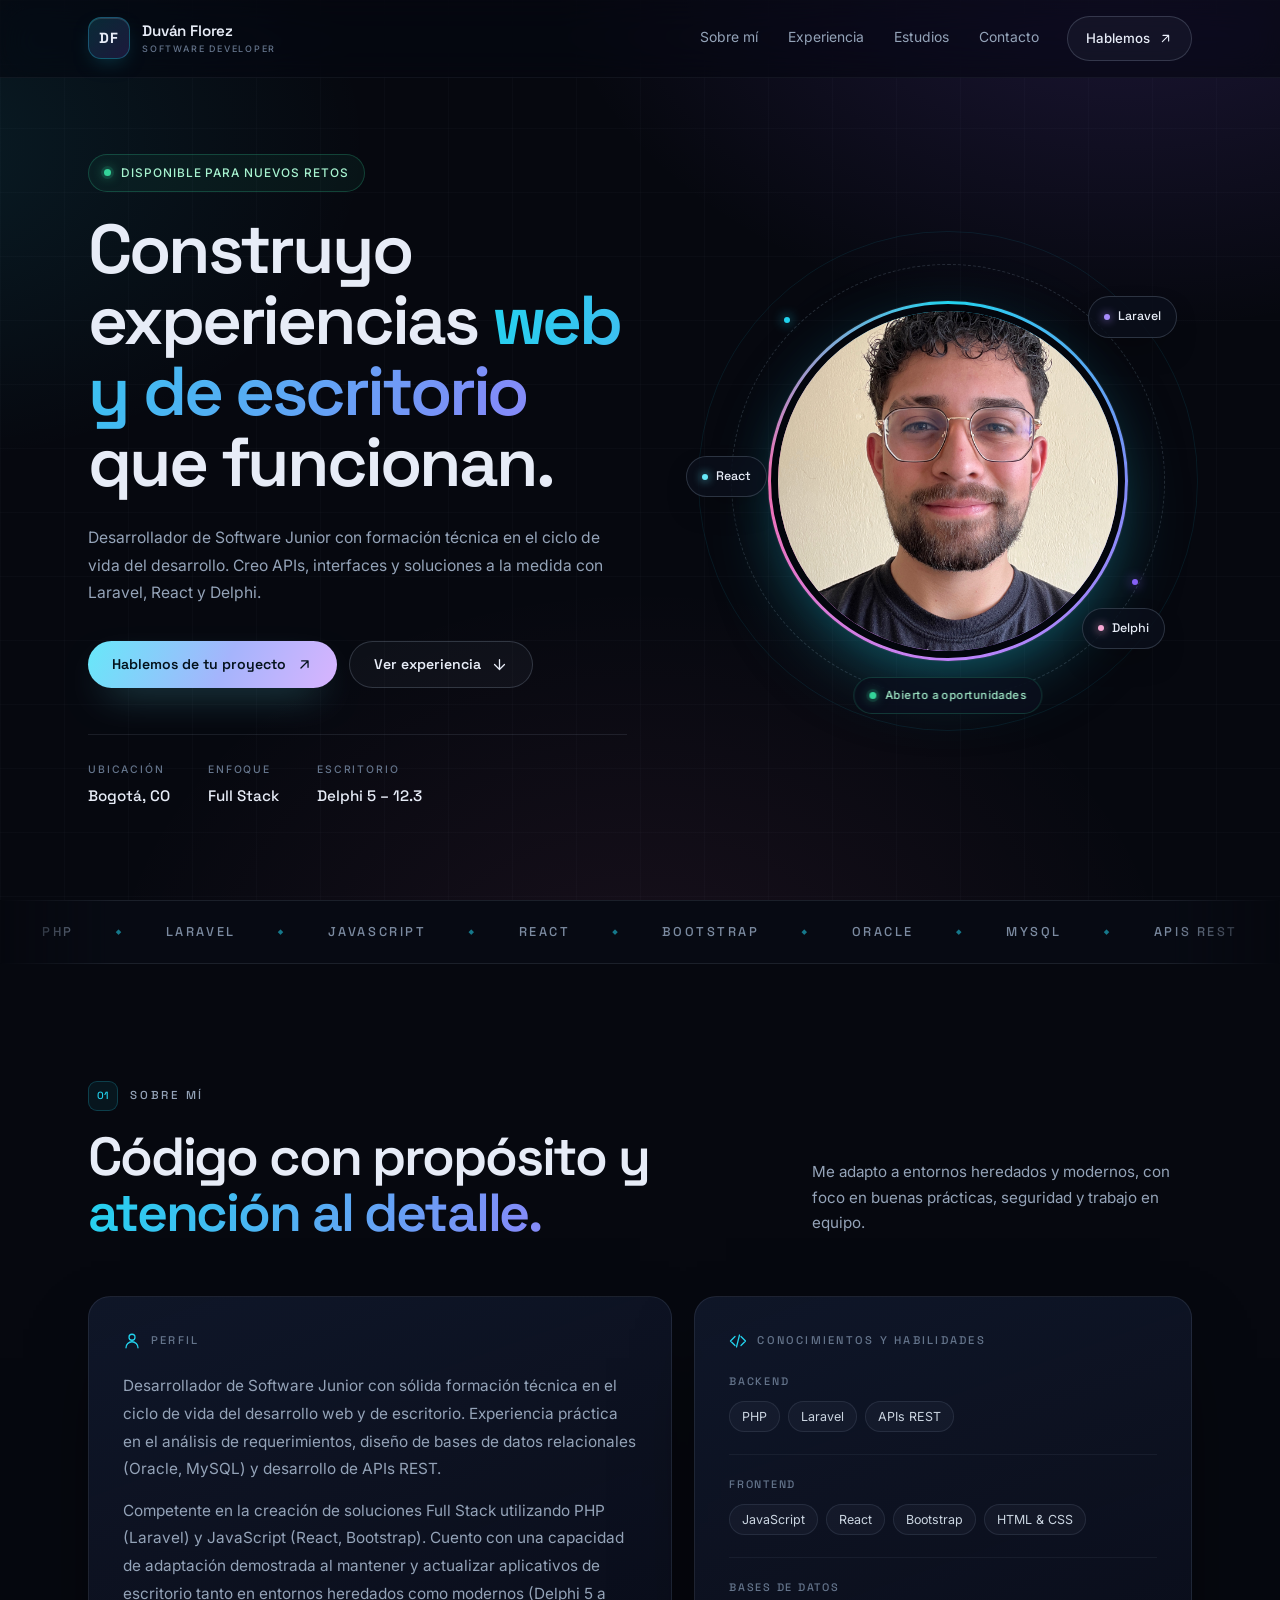
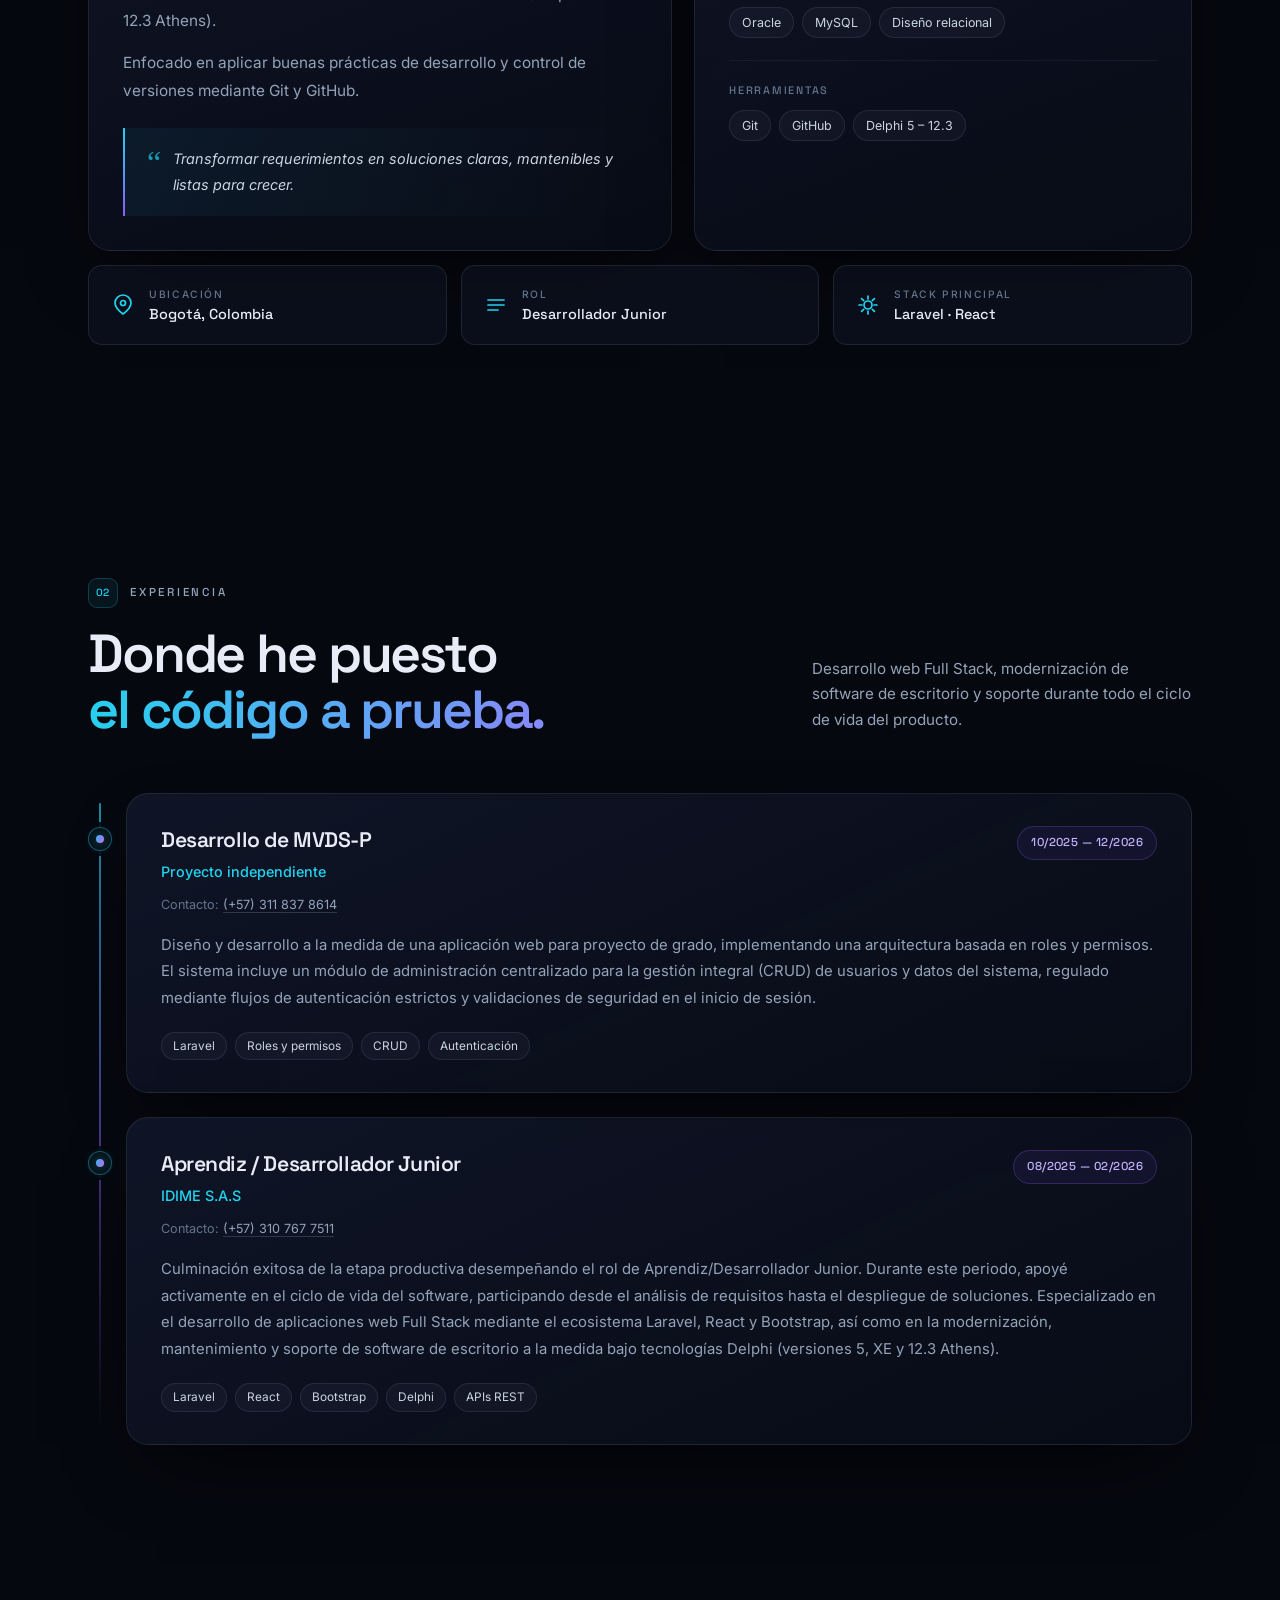
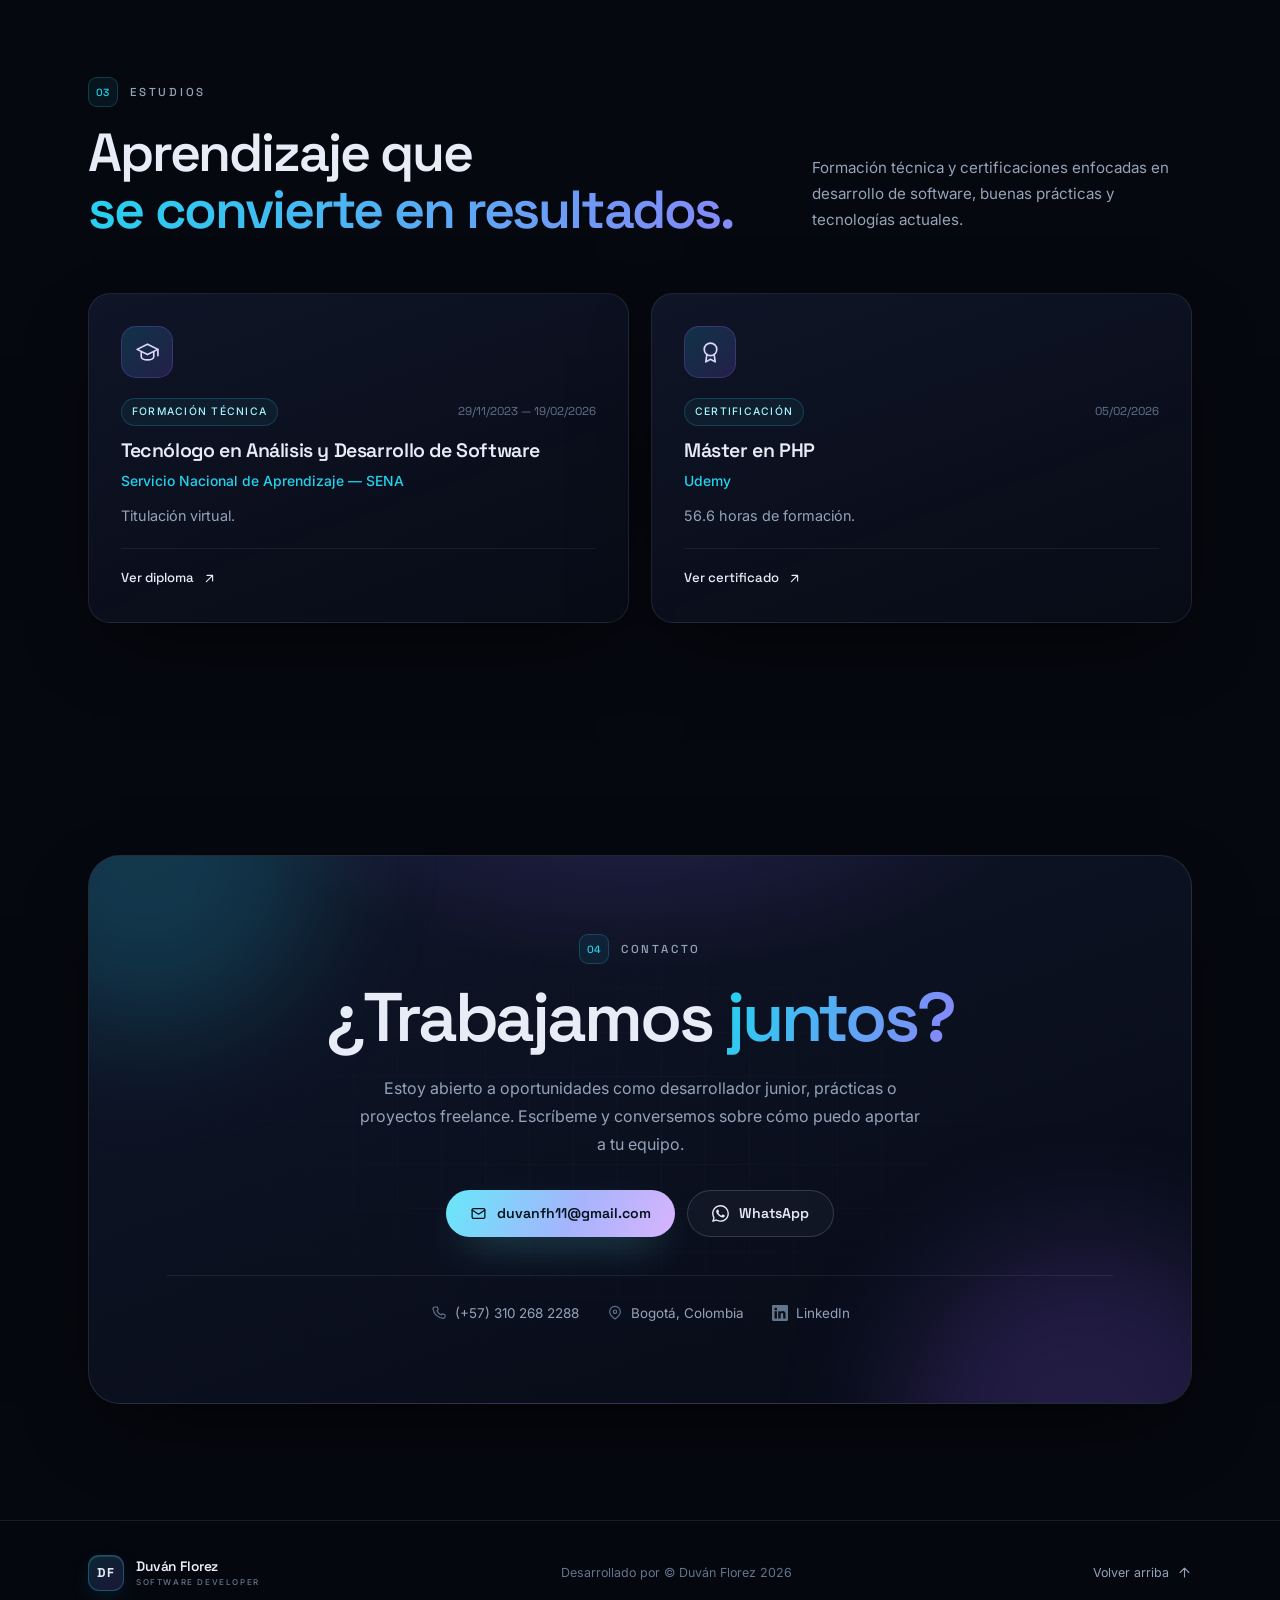
==== commit 8a8f3260: "Se hace cambio de imagen para el portafolio" ====
--- a/index.html
+++ b/index.html
@@ -46,8 +46,8 @@
 
             <a class="nav-cta" href="mailto:duvanfh11@gmail.com">
                 Hablemos
-                <svg viewBox="0 0 24 24" fill="none" stroke="currentColor" stroke-width="1.8"
-                    stroke-linecap="round" stroke-linejoin="round" aria-hidden="true">
+                <svg viewBox="0 0 24 24" fill="none" stroke="currentColor" stroke-width="1.8" stroke-linecap="round"
+                    stroke-linejoin="round" aria-hidden="true">
                     <path d="M7 17 17 7M8 7h9v9" />
                 </svg>
             </a>
@@ -113,7 +113,7 @@
                     <span class="orbit-ring orbit-ring--two" aria-hidden="true"></span>
 
                     <div class="photo-frame">
-                        <img src="assets/img/FotoDuvan.jpg" alt="Retrato de Duván Florez" width="420" height="420"
+                        <img src="assets/img/FotoDuv.JPG" alt="Retrato de Duván Florez" width="420" height="420"
                             fetchpriority="high" />
                     </div>
 
@@ -242,8 +242,8 @@
 
             <div class="fact-grid reveal">
                 <div class="fact">
-                    <svg viewBox="0 0 24 24" fill="none" stroke="currentColor" stroke-width="1.7"
-                        stroke-linecap="round" stroke-linejoin="round" aria-hidden="true">
+                    <svg viewBox="0 0 24 24" fill="none" stroke="currentColor" stroke-width="1.7" stroke-linecap="round"
+                        stroke-linejoin="round" aria-hidden="true">
                         <path d="M20 10c0 5-8 11-8 11S4 15 4 10a8 8 0 1 1 16 0Z" />
                         <circle cx="12" cy="10" r="2.5" />
                     </svg>
@@ -251,17 +251,18 @@
                     <strong>Bogotá, Colombia</strong>
                 </div>
                 <div class="fact">
-                    <svg viewBox="0 0 24 24" fill="none" stroke="currentColor" stroke-width="1.7"
-                        stroke-linecap="round" stroke-linejoin="round" aria-hidden="true">
+                    <svg viewBox="0 0 24 24" fill="none" stroke="currentColor" stroke-width="1.7" stroke-linecap="round"
+                        stroke-linejoin="round" aria-hidden="true">
                         <path d="M4 7h16M4 12h16M4 17h10" />
                     </svg>
                     <span>Rol</span>
                     <strong>Desarrollador Junior</strong>
                 </div>
                 <div class="fact">
-                    <svg viewBox="0 0 24 24" fill="none" stroke="currentColor" stroke-width="1.7"
-                        stroke-linecap="round" stroke-linejoin="round" aria-hidden="true">
-                        <path d="M12 3v3M12 18v3M3 12h3M18 12h3M5.6 5.6l2.1 2.1M16.3 16.3l2.1 2.1M18.4 5.6l-2.1 2.1M7.7 16.3l-2.1 2.1" />
+                    <svg viewBox="0 0 24 24" fill="none" stroke="currentColor" stroke-width="1.7" stroke-linecap="round"
+                        stroke-linejoin="round" aria-hidden="true">
+                        <path
+                            d="M12 3v3M12 18v3M3 12h3M18 12h3M5.6 5.6l2.1 2.1M16.3 16.3l2.1 2.1M18.4 5.6l-2.1 2.1M7.7 16.3l-2.1 2.1" />
                         <circle cx="12" cy="12" r="4" />
                     </svg>
                     <span>Stack principal</span>
@@ -492,8 +493,8 @@
 
             <a class="back-top" href="#inicio">
                 Volver arriba
-                <svg viewBox="0 0 24 24" fill="none" stroke="currentColor" stroke-width="1.8"
-                    stroke-linecap="round" stroke-linejoin="round" aria-hidden="true">
+                <svg viewBox="0 0 24 24" fill="none" stroke="currentColor" stroke-width="1.8" stroke-linecap="round"
+                    stroke-linejoin="round" aria-hidden="true">
                     <path d="M12 19V5M5 12l7-7 7 7" />
                 </svg>
             </a>
@@ -503,4 +504,4 @@
     <script src="assets/js/model.js"></script>
 </body>
 
-</html>
+</html>
